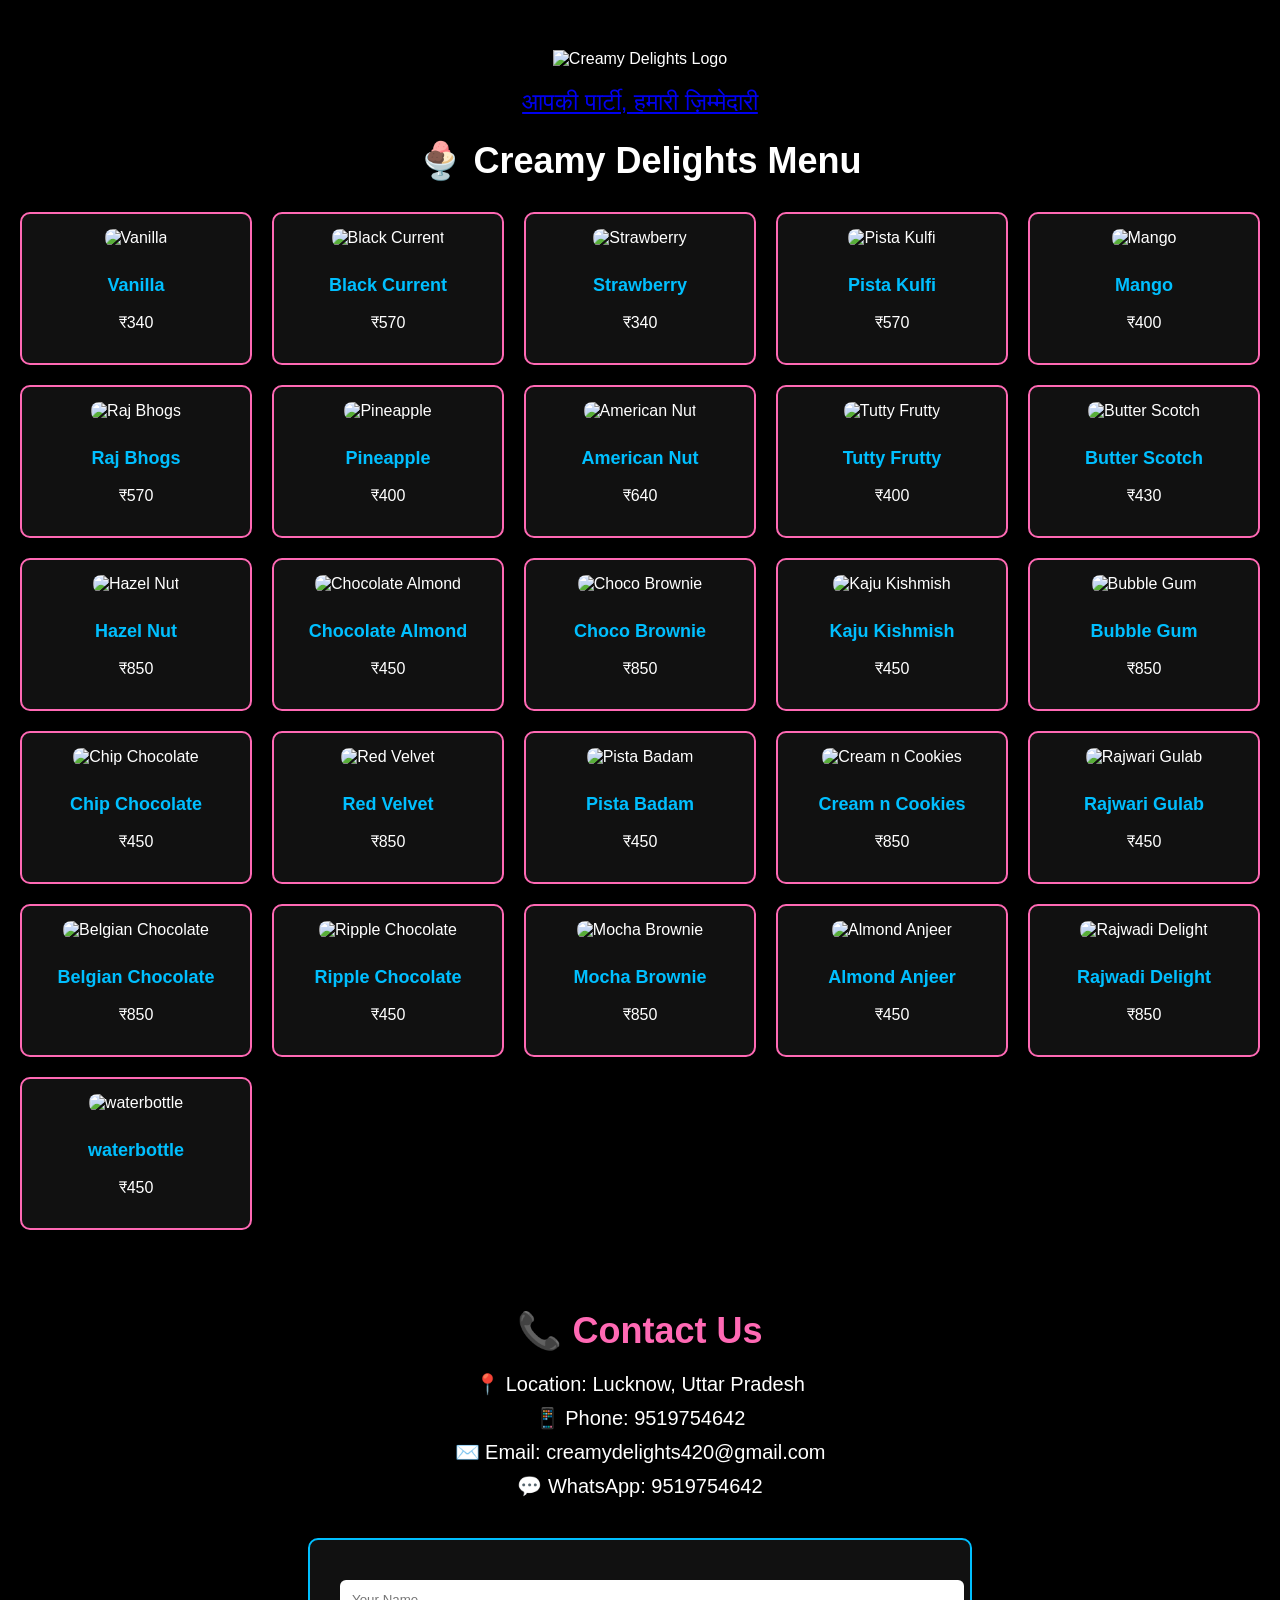
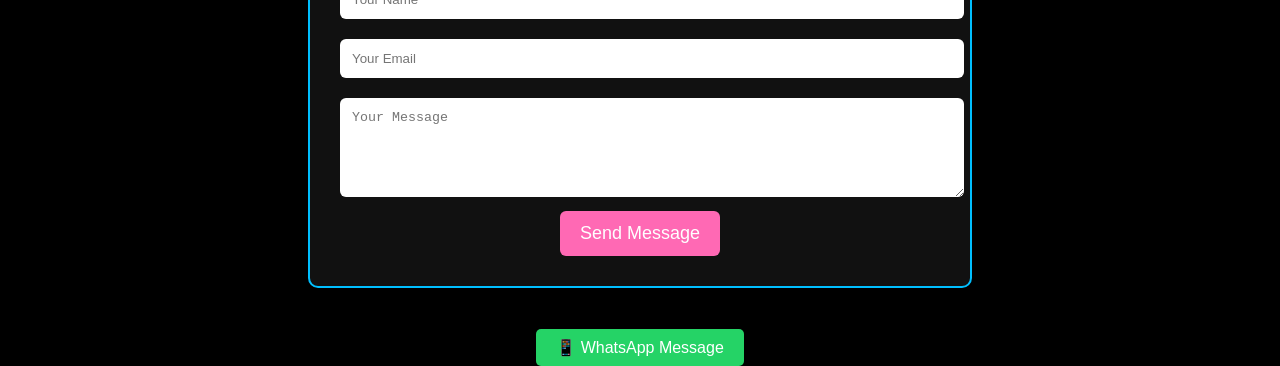
==== index.html @ a5c24009 "first commit" ====
<!DOCTYPE html>
<html lang="hi">
<head>
  <meta charset="UTF-8">
  <title>Creamy Delights</title>
  <style>
    body {
      background-color: #000;
      color: white;
      font-family: 'Segoe UI', sans-serif;
      text-align: center;
      margin: 0;
      padding: 0;
    }
    .logo-container {
      margin-top: 50px;
    }
    .logo-image {
      width: 300px;
      height: auto;
    }
    .tagline {
      margin-top: 20px;
      font-size: 24px;
      font-weight: 500;
      color: white;
    }
  </style>
</head>
<body>
  <div class="logo-container">
    <img src="C:\Users\ak588\OneDrive\Pictures\l.png" alt="Creamy Delights Logo" class="logo-image">
    <div class="tagline"><a href="home.html">आपकी पार्टी, हमारी ज़िम्मेदारी</a></div>
  </div>
</body>
</html>
<!DOCTYPE html>
<html lang="hi">
<head>
  <meta charset="UTF-8">
  <title>Creamy Delights Menu</title>
  <style>
    body {
      background-color: #000;
      color: white;
      font-family: 'Segoe UI', sans-serif;
      margin: 0;
      padding: 20px;
    }
    h1 {
      text-align: center;
      font-size: 36px;
      margin-bottom: 30px;
    }
    .menu-grid {
      display: grid;
      grid-template-columns: repeat(auto-fit, minmax(220px, 1fr));
      gap: 20px;
      padding: 0 20px;
    }
    .menu-item {
      background-color: #111;
      border: 2px solid #ff69b4;
      border-radius: 10px;
      padding: 15px;
      text-align: center;
    }
    .menu-item img {
      width: 100%;
      height: 160px;
      object-fit: cover;
      border-radius: 8px;
      margin-bottom: 10px;
    }
    .menu-item .name {
      color: #00bfff;
      font-weight: bold;
      font-size: 18px;
    }
    .menu-item .price {
      color: #fff;
      font-size: 16px;
    }
  </style>
</head>
<body>
  <h1>🍨 Creamy Delights Menu</h1>
  <div class="menu-grid">
    <div class="menu-item"><img src="C:\Users\ak588\Downloads\OIP.jpg" alt="Vanilla"><p class="name">Vanilla</p><p class="price">₹340</p></div>
    <div class="menu-item"><img src="C:\Users\ak588\Downloads\WhatsApp Image 2026-02-15 at 8.20.53 PM.jpeg" alt="Black Current"><p class="name">Black Current</p><p class="price">₹570</p></div>
    <div class="menu-item"><img src="C:\Users\ak588\Downloads\OIP (1).jpg" alt="Strawberry"><p class="name">Strawberry</p><p class="price">₹340</p></div>
    <div class="menu-item"><img src="C:\Users\ak588\Downloads\WhatsApp Image 2026-02-15 at 8.25.33 PM.jpeg" alt="Pista Kulfi"><p class="name">Pista Kulfi</p><p class="price">₹570</p></div>
    <div class="menu-item"><img src="C:\Users\ak588\Downloads\mango.jpeg" alt="Mango"><p class="name">Mango</p><p class="price">₹400</p></div>
    <div class="menu-item"><img src="C:\Users\ak588\Downloads\WhatsApp Image 2026-02-15 at 9.10.25 PM.jpeg" alt="Raj Bhogs"><p class="name">Raj Bhogs</p><p class="price">₹570</p></div>
    <div class="menu-item"><img src="C:\Users\ak588\Downloads\WhatsApp Image 2026-02-15 at 10.55.34 PM.jpeg" alt="Pineapple"><p class="name">Pineapple</p><p class="price">₹400</p></div>
    <div class="menu-item"><img src="C:\Users\ak588\Downloads\WhatsApp Image 2026-02-15 at 10.55.35 PM (1).jpeg" alt="American Nut"><p class="name">American Nut</p><p class="price">₹640</p></div>
    <div class="menu-item"><img src="C:\Users\ak588\Downloads\WhatsApp Image 2026-02-15 at 10.18.40 PM.jpeg" alt="Tutty Frutty"><p class="name">Tutty Frutty</p><p class="price">₹400</p></div>
    <div class="menu-item"><img src="C:\Users\ak588\Downloads\WhatsApp Image 2026-02-15 at 10.55.35 PM.jpeg" alt="Butter Scotch"><p class="name">Butter Scotch</p><p class="price">₹430</p></div>
    <div class="menu-item"><img src="C:\Users\ak588\Downloads\WhatsApp Image 2026-02-15 at 10.55.36 PM (2).jpeg" alt="Hazel Nut"><p class="name">Hazel Nut</p><p class="price">₹850</p></div>
    <div class="menu-item"><img src="C:\Users\ak588\Downloads\WhatsApp Image 2026-02-15 at 10.55.36 PM (1).jpeg" alt="Chocolate Almond"><p class="name">Chocolate Almond</p><p class="price">₹450</p></div>
    <div class="menu-item"><img src="C:\Users\ak588\Downloads\WhatsApp Image 2026-02-15 at 10.55.36 PM.jpeg" alt="Choco Brownie"><p class="name">Choco Brownie</p><p class="price">₹850</p></div>
    <div class="menu-item"><img src="C:\Users\ak588\Downloads\OIP (4).jpg" alt="Kaju Kishmish"><p class="name">Kaju Kishmish</p><p class="price">₹450</p></div>
    <div class="menu-item"><img src="C:\Users\ak588\Downloads\WhatsApp Image 2026-02-15 at 10.57.07 PM.jpeg" alt="Bubble Gum"><p class="name">Bubble Gum</p><p class="price">₹850</p></div>
    <div class="menu-item"><img src="C:\Users\ak588\Downloads\WhatsApp Image 2026-02-15 at 10.58.41 PM.jpeg" alt="Chip Chocolate"><p class="name">Chip Chocolate</p><p class="price">₹450</p></div>
    <div class="menu-item"><img src="C:\Users\ak588\Downloads\OIP (5).jpg" alt="Red Velvet"><p class="name">Red Velvet</p><p class="price">₹850</p></div>
    <div class="menu-item"><img src="C:\Users\ak588\Downloads\WhatsApp Image 2026-02-15 at 10.55.37 PM.jpeg" alt="Pista Badam"><p class="name">Pista Badam</p><p class="price">₹450</p></div>
    <div class="menu-item"><img src="C:\Users\ak588\Downloads\1.jpg" alt="Cream n Cookies"><p class="name">Cream n Cookies</p><p class="price">₹850</p></div>
    <div class="menu-item"><img src="C:\Users\ak588\Downloads\OIP (5).jpg" alt="Rajwari Gulab"><p class="name">Rajwari Gulab</p><p class="price">₹450</p></div>
    <div class="menu-item"><img src="C:\Users\ak588\Downloads\belgian-chocolate-dry-fruit-ice-cream-chips-66319816.webp" alt="Belgian Chocolate"><p class="name">Belgian Chocolate</p><p class="price">₹850</p></div>
    <div class="menu-item"><img src="C:\Users\ak588\Downloads\OIP (6).jpg" alt="Ripple Chocolate"><p class="name">Ripple Chocolate</p><p class="price">₹450</p></div>
    <div class="menu-item"><img src="C:\Users\ak588\Downloads\OIP (2).jpg" alt="Mocha Brownie"><p class="name">Mocha Brownie</p><p class="price">₹850</p></div>
    <div class="menu-item"><img src="C:\Users\ak588\Downloads\anjeer-flavoured-cup-ice-cream-500x500.webp" alt="Almond Anjeer"><p class="name">Almond Anjeer</p><p class="price">₹450</p></div>
    <div class="menu-item"><img src="C:\Users\ak588\Downloads\OIP (10).jpg" alt="Rajwadi Delight"><p class="name">Rajwadi Delight</p><p class="price">₹850</p></div>
    
    <div class="menu-item"><img src="C:\Users\ak588\Downloads\OIP (11).jpg" alt="waterbottle"><p class="name">waterbottle</p><p class="price">₹450</p></div>
   

  </div>
</body>
</html>

<!DOCTYPE html>
<html lang="hi">
<head>
  <meta charset="UTF-8">
  <title>Contact - Creamy Delights</title>
  <style>
    body {
      background-color: #000;
      color: white;
      font-family: 'Segoe UI', sans-serif;
      margin: 0;
      padding: 0;
    }
    .contact-section {
      padding: 50px 20px;
      text-align: center;
    }
    .contact-section h1 {
      font-size: 36px;
      margin-bottom: 20px;
      color: #ff69b4;
    }
    .contact-info {
      margin-bottom: 40px;
      font-size: 20px;
    }
    .contact-info p {
      margin: 10px 0;
    }
    .contact-form {
      max-width: 600px;
      margin: 0 auto;
      background-color: #111;
      padding: 30px;
      border-radius: 10px;
      border: 2px solid #00bfff;
    }
    .contact-form input, .contact-form textarea {
      width: 100%;
      padding: 12px;
      margin: 10px 0;
      border: none;
      border-radius: 6px;
    }
    .contact-form button {
      background-color: #ff69b4;
      color: white;
      padding: 12px 20px;
      border: none;
      border-radius: 6px;
      font-size: 18px;
      cursor: pointer;
    }
    .contact-form button:hover {
      background-color: #00bfff;
    }
  </style>
</head>
<body>
  <section class="contact-section">
    <h1>📞 Contact Us</h1>
    <div class="contact-info">
      <p>📍 Location: Lucknow, Uttar Pradesh</p>
      <p>📱 Phone: 9519754642</p>
      <p>✉️ Email: creamydelights420@gmail.com</p>
      <p>💬 WhatsApp: 9519754642
      </p>
    </div>
    <div class="contact-form">
      <form>
        <input type="text" name="name" placeholder="Your Name" required>
        <input type="email" name="email" placeholder="Your Email" required>
        <textarea name="message" rows="5" placeholder="Your Message" required></textarea>
        <button type="submit">Send Message</button>
      </form>
    </div>
  </section>
</body>
</html>
<a href="https://wa.me/9519754642" target="_blank" style="background-color:#25D366; color:white; padding:10px 20px; text-decoration:none; border-radius:5px;">
   📱 WhatsApp Message
</a>
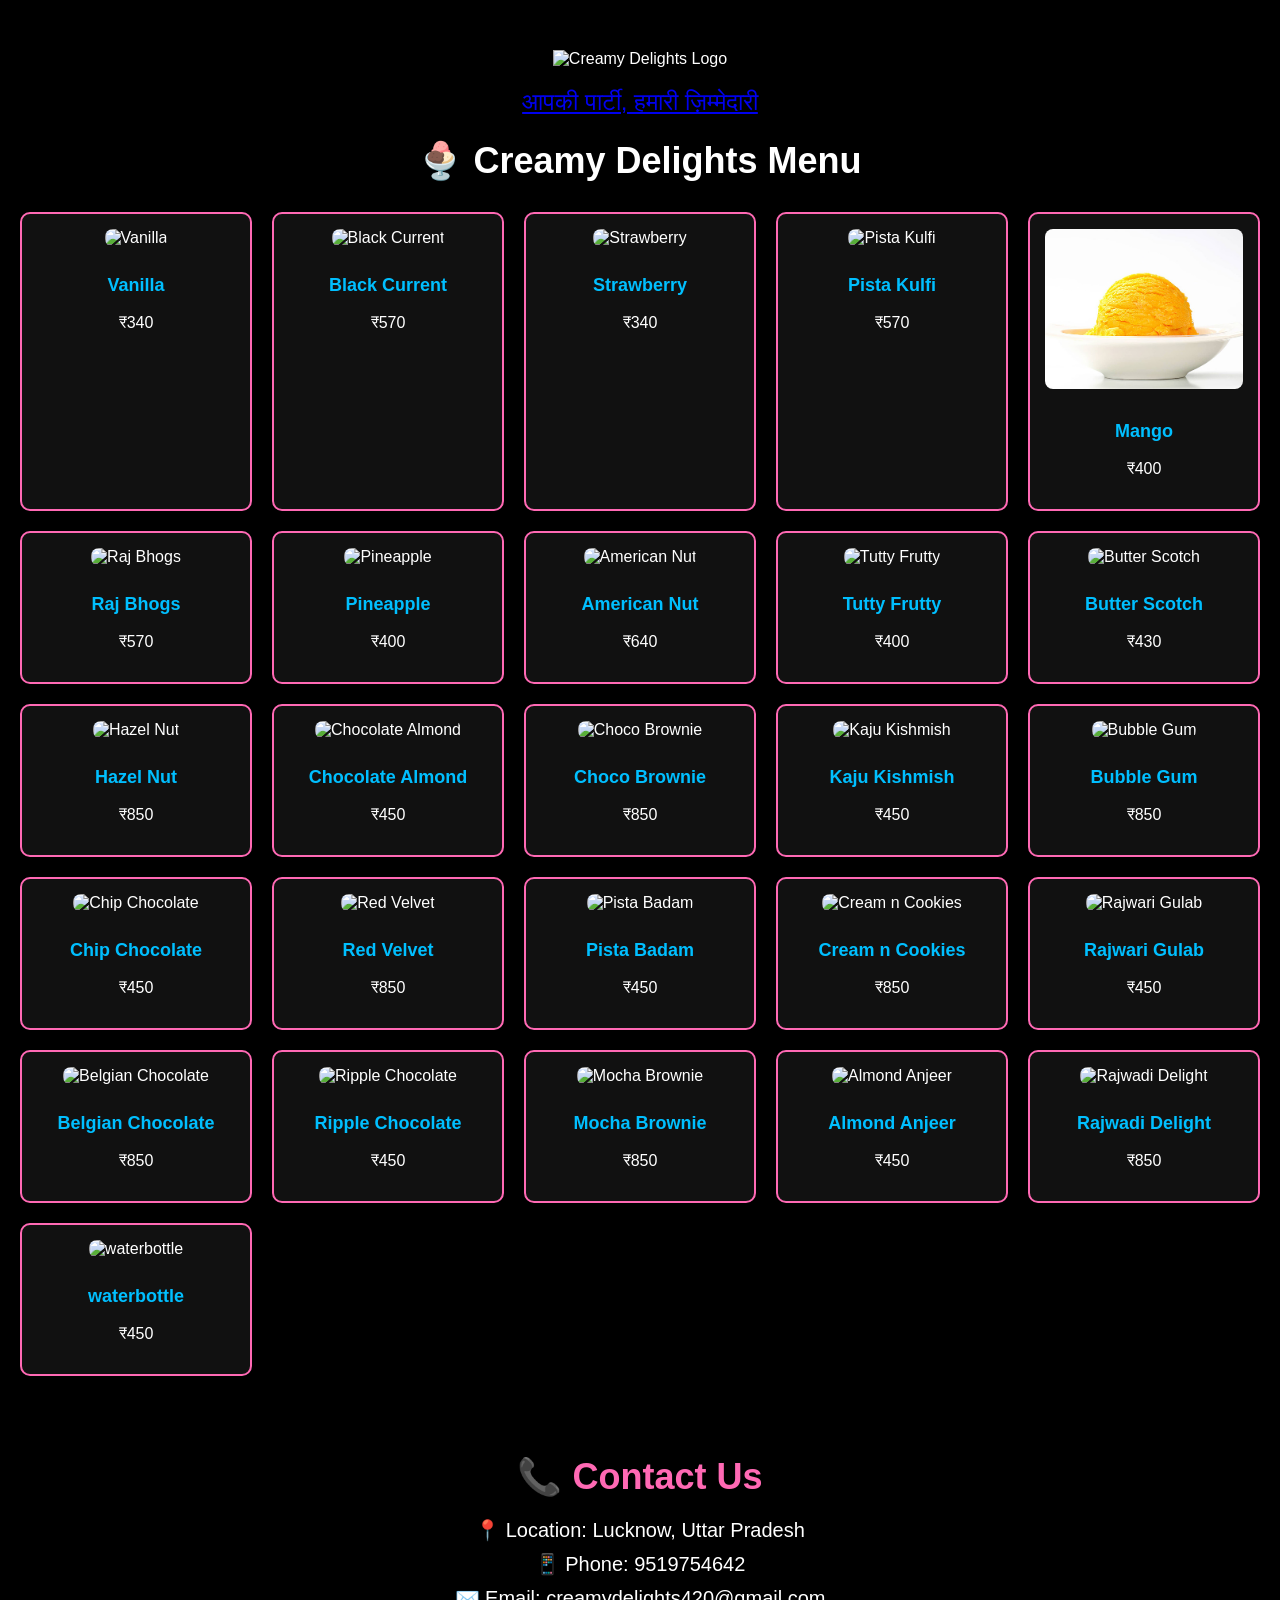
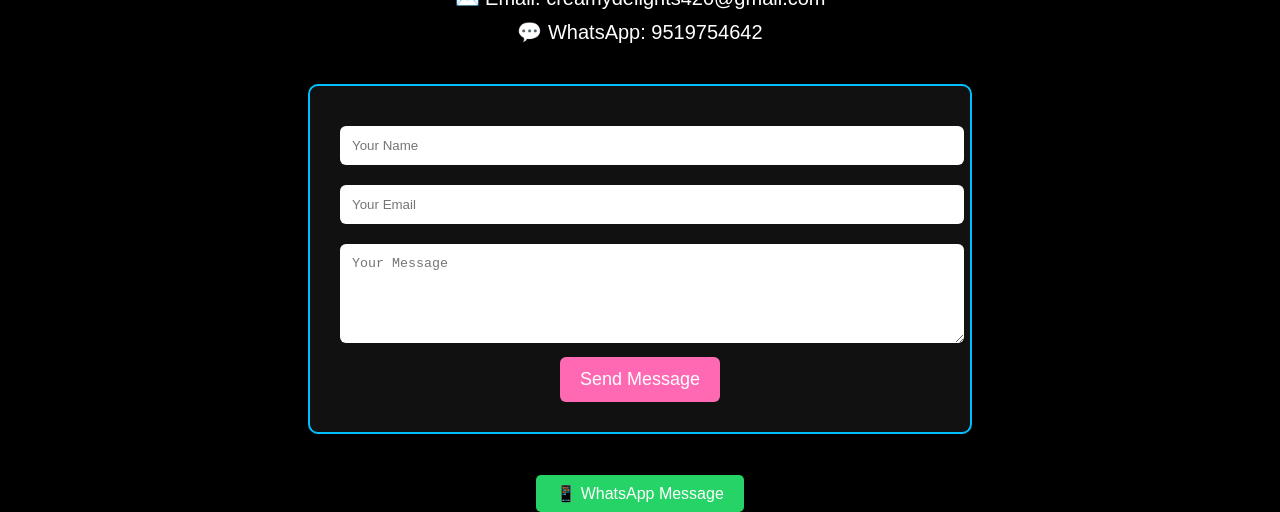
==== commit 38621f95: "images-added" ====
--- a/index.html
+++ b/index.html
@@ -86,33 +86,33 @@
 <body>
   <h1>🍨 Creamy Delights Menu</h1>
   <div class="menu-grid">
-    <div class="menu-item"><img src="C:\Users\ak588\Downloads\OIP.jpg" alt="Vanilla"><p class="name">Vanilla</p><p class="price">₹340</p></div>
-    <div class="menu-item"><img src="C:\Users\ak588\Downloads\WhatsApp Image 2026-02-15 at 8.20.53 PM.jpeg" alt="Black Current"><p class="name">Black Current</p><p class="price">₹570</p></div>
-    <div class="menu-item"><img src="C:\Users\ak588\Downloads\OIP (1).jpg" alt="Strawberry"><p class="name">Strawberry</p><p class="price">₹340</p></div>
-    <div class="menu-item"><img src="C:\Users\ak588\Downloads\WhatsApp Image 2026-02-15 at 8.25.33 PM.jpeg" alt="Pista Kulfi"><p class="name">Pista Kulfi</p><p class="price">₹570</p></div>
-    <div class="menu-item"><img src="C:\Users\ak588\Downloads\mango.jpeg" alt="Mango"><p class="name">Mango</p><p class="price">₹400</p></div>
-    <div class="menu-item"><img src="C:\Users\ak588\Downloads\WhatsApp Image 2026-02-15 at 9.10.25 PM.jpeg" alt="Raj Bhogs"><p class="name">Raj Bhogs</p><p class="price">₹570</p></div>
-    <div class="menu-item"><img src="C:\Users\ak588\Downloads\WhatsApp Image 2026-02-15 at 10.55.34 PM.jpeg" alt="Pineapple"><p class="name">Pineapple</p><p class="price">₹400</p></div>
-    <div class="menu-item"><img src="C:\Users\ak588\Downloads\WhatsApp Image 2026-02-15 at 10.55.35 PM (1).jpeg" alt="American Nut"><p class="name">American Nut</p><p class="price">₹640</p></div>
-    <div class="menu-item"><img src="C:\Users\ak588\Downloads\WhatsApp Image 2026-02-15 at 10.18.40 PM.jpeg" alt="Tutty Frutty"><p class="name">Tutty Frutty</p><p class="price">₹400</p></div>
-    <div class="menu-item"><img src="C:\Users\ak588\Downloads\WhatsApp Image 2026-02-15 at 10.55.35 PM.jpeg" alt="Butter Scotch"><p class="name">Butter Scotch</p><p class="price">₹430</p></div>
-    <div class="menu-item"><img src="C:\Users\ak588\Downloads\WhatsApp Image 2026-02-15 at 10.55.36 PM (2).jpeg" alt="Hazel Nut"><p class="name">Hazel Nut</p><p class="price">₹850</p></div>
-    <div class="menu-item"><img src="C:\Users\ak588\Downloads\WhatsApp Image 2026-02-15 at 10.55.36 PM (1).jpeg" alt="Chocolate Almond"><p class="name">Chocolate Almond</p><p class="price">₹450</p></div>
-    <div class="menu-item"><img src="C:\Users\ak588\Downloads\WhatsApp Image 2026-02-15 at 10.55.36 PM.jpeg" alt="Choco Brownie"><p class="name">Choco Brownie</p><p class="price">₹850</p></div>
-    <div class="menu-item"><img src="C:\Users\ak588\Downloads\OIP (4).jpg" alt="Kaju Kishmish"><p class="name">Kaju Kishmish</p><p class="price">₹450</p></div>
-    <div class="menu-item"><img src="C:\Users\ak588\Downloads\WhatsApp Image 2026-02-15 at 10.57.07 PM.jpeg" alt="Bubble Gum"><p class="name">Bubble Gum</p><p class="price">₹850</p></div>
-    <div class="menu-item"><img src="C:\Users\ak588\Downloads\WhatsApp Image 2026-02-15 at 10.58.41 PM.jpeg" alt="Chip Chocolate"><p class="name">Chip Chocolate</p><p class="price">₹450</p></div>
-    <div class="menu-item"><img src="C:\Users\ak588\Downloads\OIP (5).jpg" alt="Red Velvet"><p class="name">Red Velvet</p><p class="price">₹850</p></div>
-    <div class="menu-item"><img src="C:\Users\ak588\Downloads\WhatsApp Image 2026-02-15 at 10.55.37 PM.jpeg" alt="Pista Badam"><p class="name">Pista Badam</p><p class="price">₹450</p></div>
-    <div class="menu-item"><img src="C:\Users\ak588\Downloads\1.jpg" alt="Cream n Cookies"><p class="name">Cream n Cookies</p><p class="price">₹850</p></div>
-    <div class="menu-item"><img src="C:\Users\ak588\Downloads\OIP (5).jpg" alt="Rajwari Gulab"><p class="name">Rajwari Gulab</p><p class="price">₹450</p></div>
-    <div class="menu-item"><img src="C:\Users\ak588\Downloads\belgian-chocolate-dry-fruit-ice-cream-chips-66319816.webp" alt="Belgian Chocolate"><p class="name">Belgian Chocolate</p><p class="price">₹850</p></div>
-    <div class="menu-item"><img src="C:\Users\ak588\Downloads\OIP (6).jpg" alt="Ripple Chocolate"><p class="name">Ripple Chocolate</p><p class="price">₹450</p></div>
-    <div class="menu-item"><img src="C:\Users\ak588\Downloads\OIP (2).jpg" alt="Mocha Brownie"><p class="name">Mocha Brownie</p><p class="price">₹850</p></div>
-    <div class="menu-item"><img src="C:\Users\ak588\Downloads\anjeer-flavoured-cup-ice-cream-500x500.webp" alt="Almond Anjeer"><p class="name">Almond Anjeer</p><p class="price">₹450</p></div>
-    <div class="menu-item"><img src="C:\Users\ak588\Downloads\OIP (10).jpg" alt="Rajwadi Delight"><p class="name">Rajwadi Delight</p><p class="price">₹850</p></div>
+    <div class="menu-item"><img src="images\OIP.jpg" alt="Vanilla"><p class="name">Vanilla</p><p class="price">₹340</p></div>
+    <div class="menu-item"><img src="images\WhatsApp Image 2026-02-15 at 8.20.53 PM.jpeg" alt="Black Current"><p class="name">Black Current</p><p class="price">₹570</p></div>
+    <div class="menu-item"><img src="images\OIP (1).jpg" alt="Strawberry"><p class="name">Strawberry</p><p class="price">₹340</p></div>
+    <div class="menu-item"><img src="images\WhatsApp Image 2026-02-15 at 8.25.33 PM.jpeg" alt="Pista Kulfi"><p class="name">Pista Kulfi</p><p class="price">₹570</p></div>
+    <div class="menu-item"><img src="images\mango.jpeg" alt="Mango"><p class="name">Mango</p><p class="price">₹400</p></div>
+    <div class="menu-item"><img src="images\WhatsApp Image 2026-02-15 at 9.10.25 PM.jpeg" alt="Raj Bhogs"><p class="name">Raj Bhogs</p><p class="price">₹570</p></div>
+    <div class="menu-item"><img src="images\WhatsApp Image 2026-02-15 at 10.55.34 PM.jpeg" alt="Pineapple"><p class="name">Pineapple</p><p class="price">₹400</p></div>
+    <div class="menu-item"><img src="images\WhatsApp Image 2026-02-15 at 10.55.35 PM (1).jpeg" alt="American Nut"><p class="name">American Nut</p><p class="price">₹640</p></div>
+    <div class="menu-item"><img src="images\WhatsApp Image 2026-02-15 at 10.18.40 PM.jpeg" alt="Tutty Frutty"><p class="name">Tutty Frutty</p><p class="price">₹400</p></div>
+    <div class="menu-item"><img src="images\WhatsApp Image 2026-02-15 at 10.55.35 PM.jpeg" alt="Butter Scotch"><p class="name">Butter Scotch</p><p class="price">₹430</p></div>
+    <div class="menu-item"><img src="images\WhatsApp Image 2026-02-15 at 10.55.36 PM (2).jpeg" alt="Hazel Nut"><p class="name">Hazel Nut</p><p class="price">₹850</p></div>
+    <div class="menu-item"><img src="images\WhatsApp Image 2026-02-15 at 10.55.36 PM (1).jpeg" alt="Chocolate Almond"><p class="name">Chocolate Almond</p><p class="price">₹450</p></div>
+    <div class="menu-item"><img src="images\WhatsApp Image 2026-02-15 at 10.55.36 PM.jpeg" alt="Choco Brownie"><p class="name">Choco Brownie</p><p class="price">₹850</p></div>
+    <div class="menu-item"><img src="images\OIP (4).jpg" alt="Kaju Kishmish"><p class="name">Kaju Kishmish</p><p class="price">₹450</p></div>
+    <div class="menu-item"><img src="images\WhatsApp Image 2026-02-15 at 10.57.07 PM.jpeg" alt="Bubble Gum"><p class="name">Bubble Gum</p><p class="price">₹850</p></div>
+    <div class="menu-item"><img src="images\WhatsApp Image 2026-02-15 at 10.58.41 PM.jpeg" alt="Chip Chocolate"><p class="name">Chip Chocolate</p><p class="price">₹450</p></div>
+    <div class="menu-item"><img src="images\OIP (5).jpg" alt="Red Velvet"><p class="name">Red Velvet</p><p class="price">₹850</p></div>
+    <div class="menu-item"><img src="images\WhatsApp Image 2026-02-15 at 10.55.37 PM.jpeg" alt="Pista Badam"><p class="name">Pista Badam</p><p class="price">₹450</p></div>
+    <div class="menu-item"><img src="images\1.jpg" alt="Cream n Cookies"><p class="name">Cream n Cookies</p><p class="price">₹850</p></div>
+    <div class="menu-item"><img src="images\OIP (5).jpg" alt="Rajwari Gulab"><p class="name">Rajwari Gulab</p><p class="price">₹450</p></div>
+    <div class="menu-item"><img src="images\belgian-chocolate-dry-fruit-ice-cream-chips-66319816.webp" alt="Belgian Chocolate"><p class="name">Belgian Chocolate</p><p class="price">₹850</p></div>
+    <div class="menu-item"><img src="images\OIP (6).jpg" alt="Ripple Chocolate"><p class="name">Ripple Chocolate</p><p class="price">₹450</p></div>
+    <div class="menu-item"><img src="images\OIP (2).jpg" alt="Mocha Brownie"><p class="name">Mocha Brownie</p><p class="price">₹850</p></div>
+    <div class="menu-item"><img src="images\anjeer-flavoured-cup-ice-cream-500x500.webp" alt="Almond Anjeer"><p class="name">Almond Anjeer</p><p class="price">₹450</p></div>
+    <div class="menu-item"><img src="images\OIP (10).jpg" alt="Rajwadi Delight"><p class="name">Rajwadi Delight</p><p class="price">₹850</p></div>
     
-    <div class="menu-item"><img src="C:\Users\ak588\Downloads\OIP (11).jpg" alt="waterbottle"><p class="name">waterbottle</p><p class="price">₹450</p></div>
+    <div class="menu-item"><img src="images\OIP (11).jpg" alt="waterbottle"><p class="name">waterbottle</p><p class="price">₹450</p></div>
    
 
   </div>
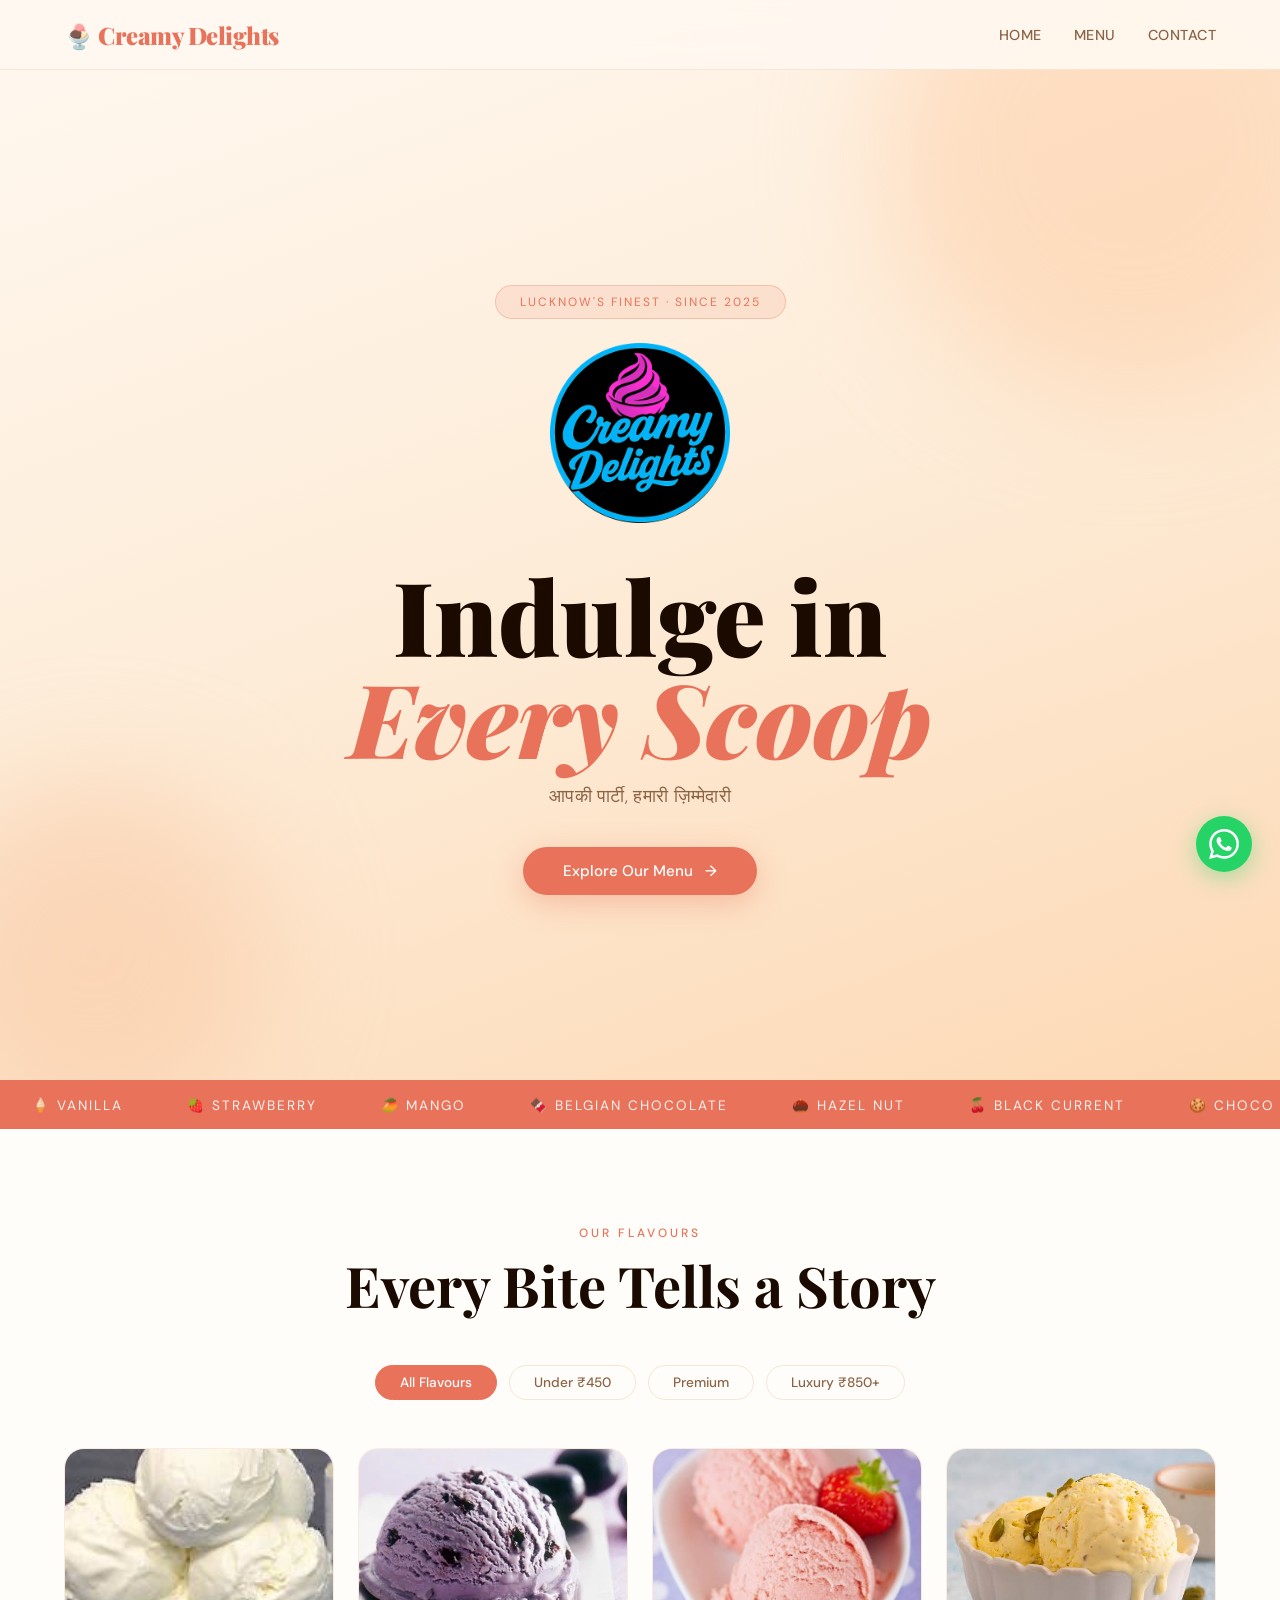
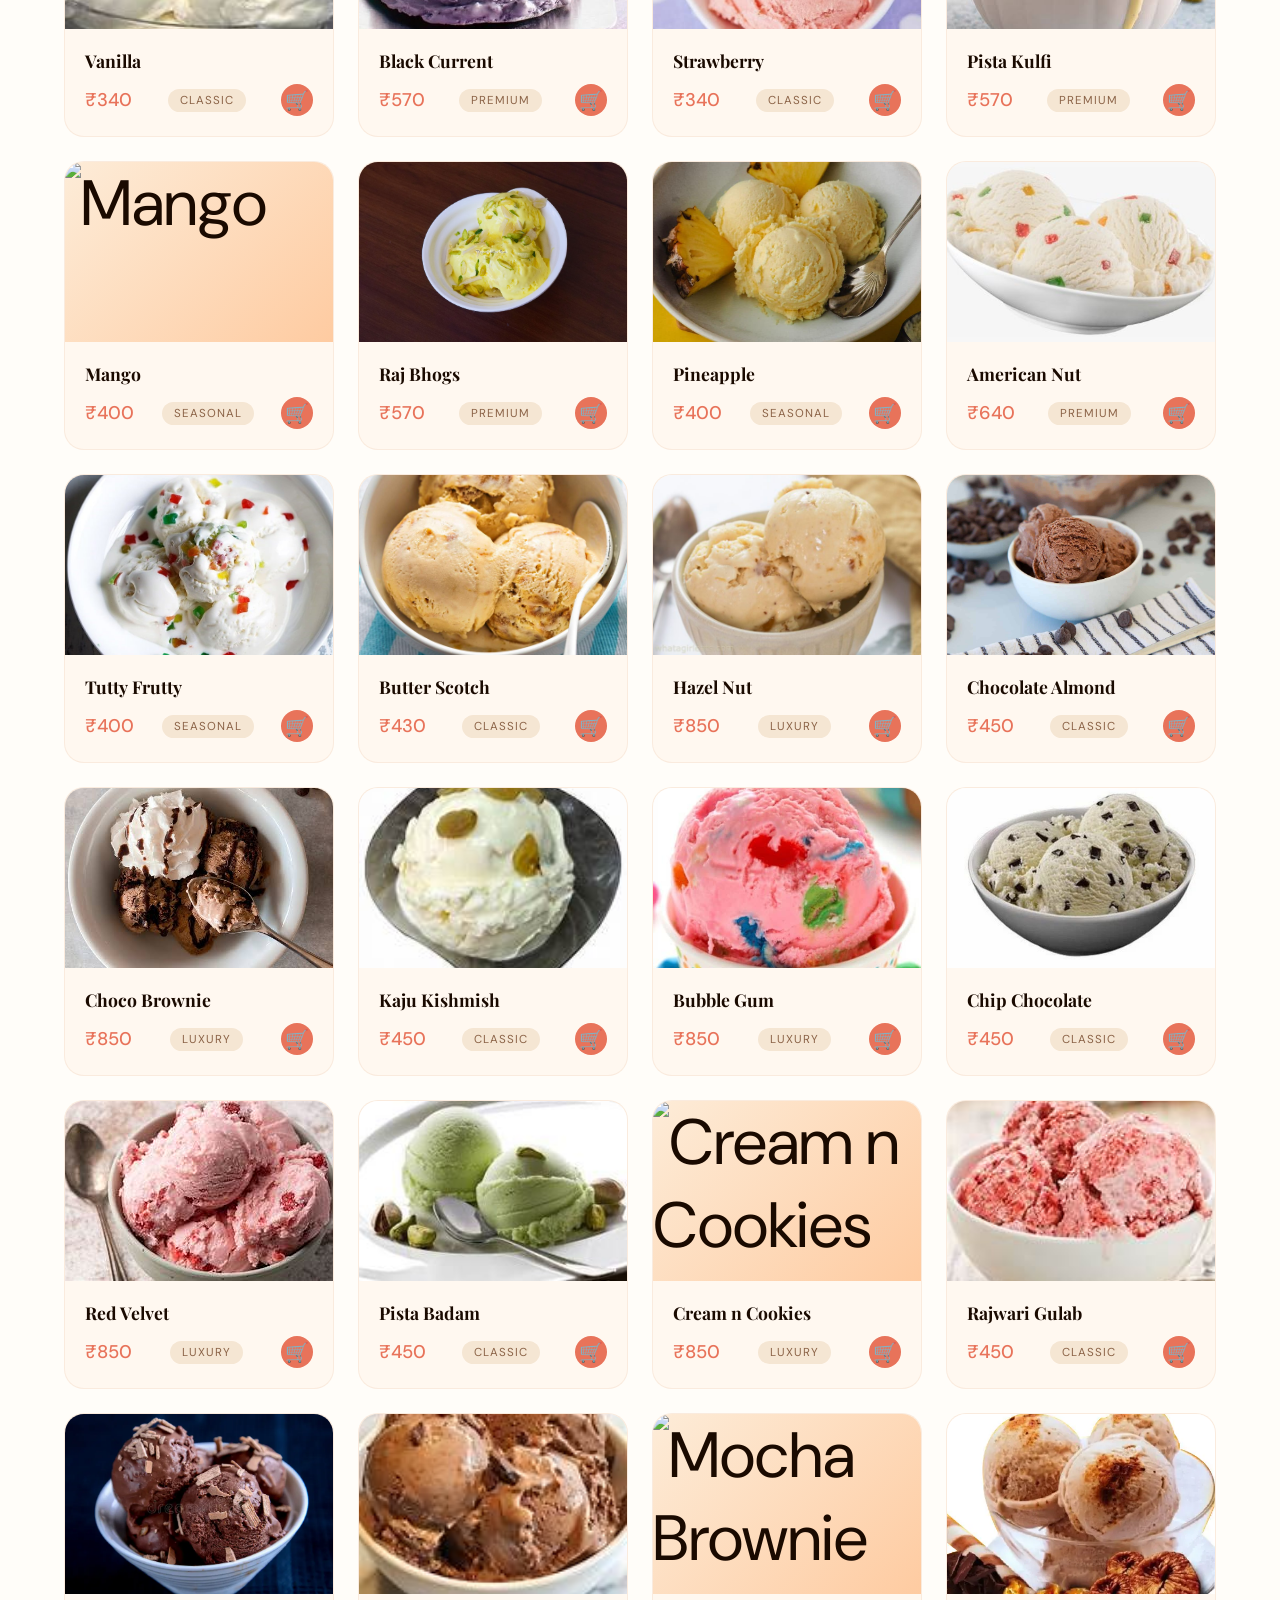
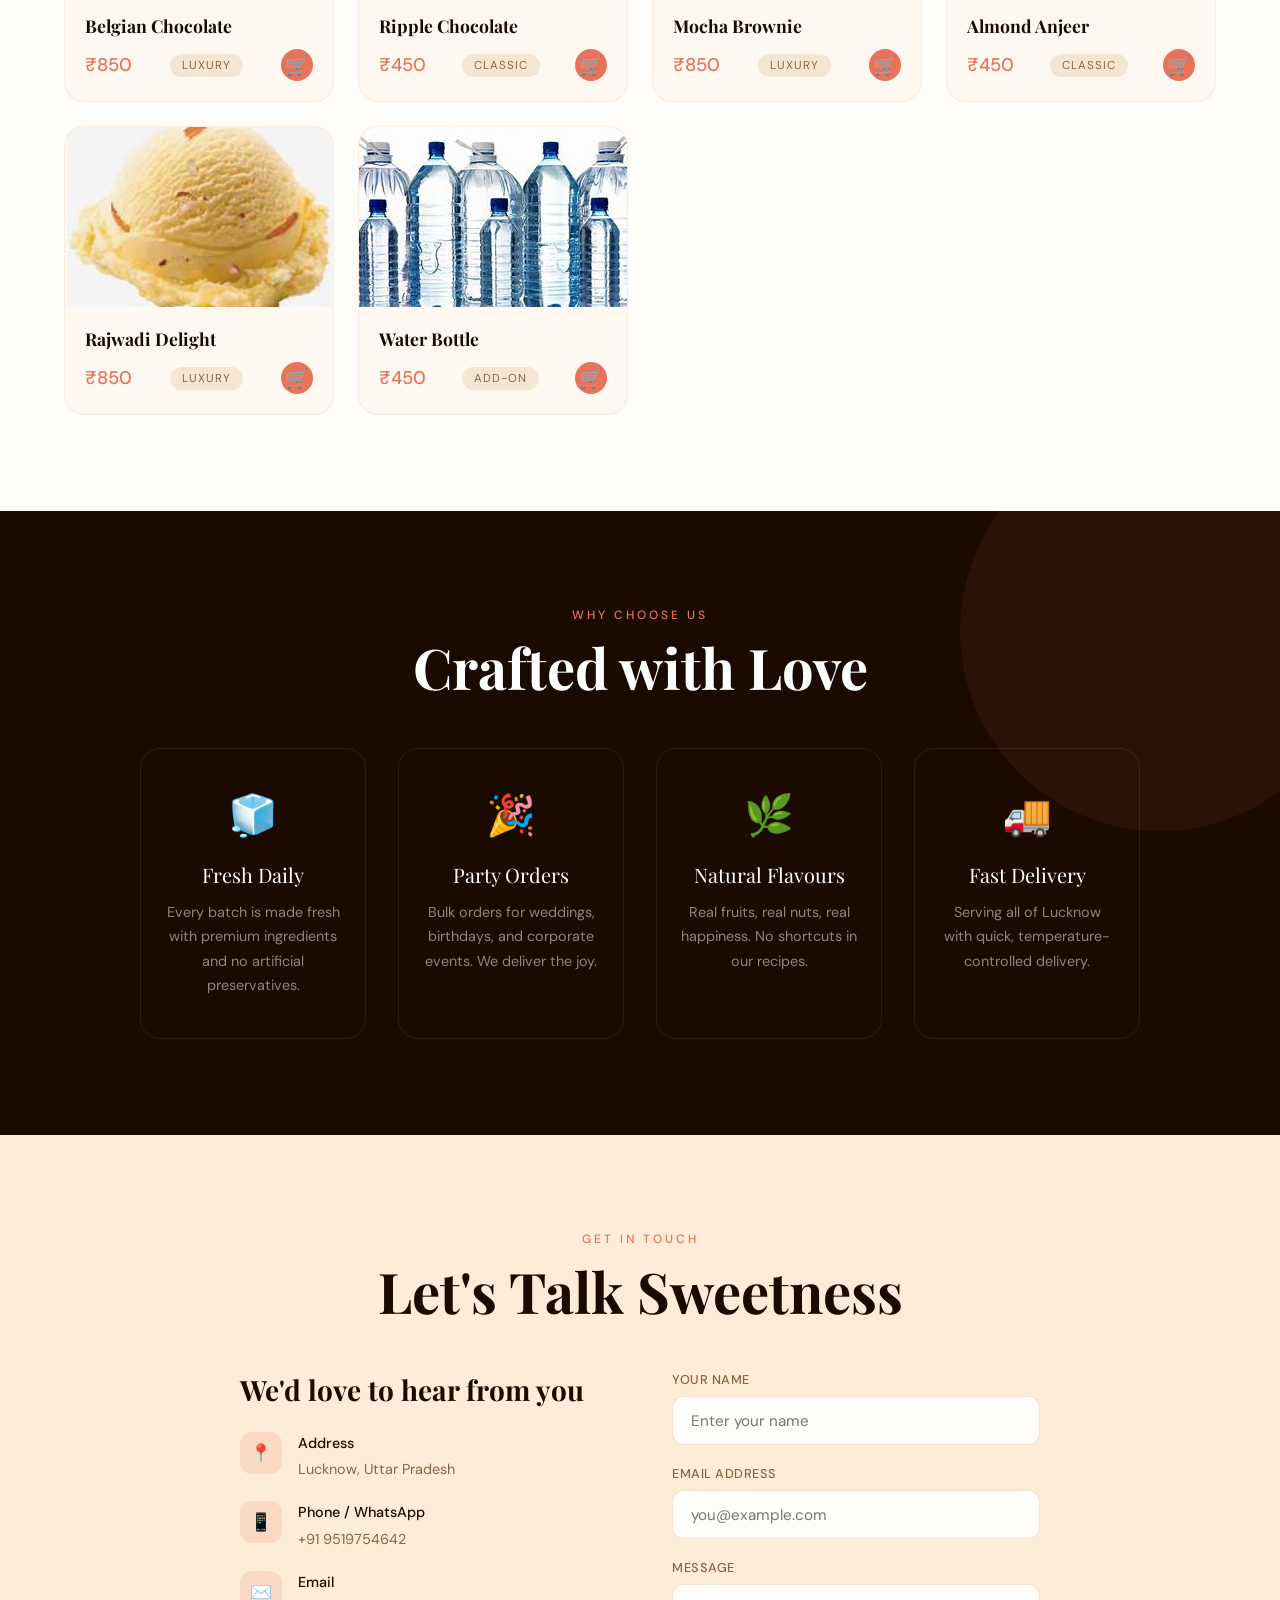
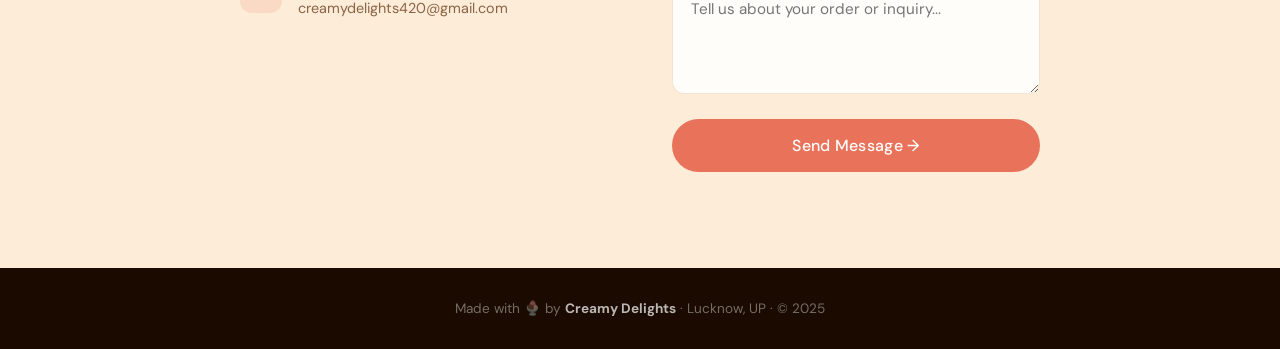
==== commit e388525c: "full-ui-change" ====
--- a/index.html
+++ b/index.html
@@ -1,203 +1,979 @@
 <!DOCTYPE html>
 <html lang="hi">
+
 <head>
   <meta charset="UTF-8">
+  <meta name="viewport" content="width=device-width, initial-scale=1.0">
   <title>Creamy Delights</title>
+  <link
+    href="https://fonts.googleapis.com/css2?family=Playfair+Display:wght@400;700;900&family=DM+Sans:wght@300;400;500&display=swap"
+    rel="stylesheet">
   <style>
-    body {
-      background-color: #000;
-      color: white;
-      font-family: 'Segoe UI', sans-serif;
-      text-align: center;
+    * {
       margin: 0;
       padding: 0;
-    }
-    .logo-container {
-      margin-top: 50px;
-    }
-    .logo-image {
-      width: 300px;
-      height: auto;
-    }
-    .tagline {
-      margin-top: 20px;
+      box-sizing: border-box
+    }
+
+    :root {
+      --cream: #FFF8F0;
+      --blush: #FDECD8;
+      --rose: #E8735A;
+      --deep: #1A0A00;
+      --gold: #C97B3F;
+      --soft: #F5E6D3;
+      --muted: #8B6347;
+      --white: #FFFDF9;
+    }
+
+    html {
+      scroll-behavior: smooth
+    }
+
+    body {
+      font-family: 'DM Sans', sans-serif;
+      background: var(--cream);
+      color: var(--deep);
+      overflow-x: hidden
+    }
+
+    /* NAV */
+    nav {
+      position: fixed;
+      top: 0;
+      left: 0;
+      right: 0;
+      z-index: 100;
+      padding: 0 5%;
+      background: rgba(255, 248, 240, 0.92);
+      backdrop-filter: blur(12px);
+      border-bottom: 1px solid rgba(201, 123, 63, 0.15);
+      display: flex;
+      align-items: center;
+      justify-content: space-between;
+      height: 70px;
+      transition: .3s
+    }
+
+    .nav-logo {
+      font-family: 'Playfair Display', serif;
+      font-size: 1.5rem;
+      font-weight: 900;
+      color: var(--rose);
+      letter-spacing: -0.5px
+    }
+
+    .nav-logo span {
+      color: var(--gold)
+    }
+
+    .nav-links {
+      display: flex;
+      gap: 2rem;
+      list-style: none
+    }
+
+    .nav-links a {
+      text-decoration: none;
+      color: var(--muted);
+      font-size: .9rem;
+      font-weight: 500;
+      letter-spacing: .5px;
+      text-transform: uppercase;
+      transition: .2s;
+      position: relative
+    }
+
+    .nav-links a::after {
+      content: '';
+      position: absolute;
+      bottom: -4px;
+      left: 0;
+      width: 0;
+      height: 2px;
+      background: var(--rose);
+      transition: .3s
+    }
+
+    .nav-links a:hover::after {
+      width: 100%
+    }
+
+    .nav-links a:hover {
+      color: var(--rose)
+    }
+
+    .burger {
+      display: none;
+      flex-direction: column;
+      gap: 5px;
+      cursor: pointer;
+      padding: 4px
+    }
+
+    .burger .menu-toggle {
       font-size: 24px;
+    }
+
+    /* HERO */
+    .hero {
+      min-height: 120vh;
+      display: flex;
+      align-items: center;
+      justify-content: center;
+      position: relative;
+      overflow: hidden;
+      background: linear-gradient(160deg, var(--cream) 0%, var(--blush) 50%, #FDD9B5 100%)
+    }
+
+    .logo-img {
+      height: 180px;
+      width: 180px;
+    }
+
+    .hero-blob {
+      position: absolute;
+      border-radius: 50%;
+      filter: blur(60px);
+      opacity: .5;
+      pointer-events: none
+    }
+
+    .blob1 {
+      width: 500px;
+      height: 500px;
+      background: #FECBA1;
+      top: -100px;
+      right: -100px
+    }
+
+    .blob2 {
+      width: 350px;
+      height: 350px;
+      background: #F9C5A0;
+      bottom: -50px;
+      left: -80px
+    }
+
+    .hero-content {
+      text-align: center;
+      position: relative;
+      top: 50px;
+      z-index: 2;
+      padding: 2rem
+    }
+
+    .menu-img {
+      height: 180px;
+      width: 100%;
+      object-fit: cover;
+      object-position: center;
+    }
+
+    .hero-badge {
+      display: inline-block;
+      background: rgba(232, 115, 90, .12);
+      border: 1px solid rgba(232, 115, 90, .3);
+      color: var(--rose);
+      font-size: .75rem;
+      letter-spacing: 2px;
+      text-transform: uppercase;
+      padding: .5rem 1.5rem;
+      border-radius: 50px;
+      margin-bottom: 1.5rem
+    }
+
+    .hero h1 {
+      font-family: 'Playfair Display', serif;
+      font-size: clamp(3rem, 8vw, 6.5rem);
+      font-weight: 900;
+      line-height: 1;
+      color: var(--deep);
+      margin-bottom: 1rem
+    }
+
+    .hero h1 em {
+      color: var(--rose);
+      font-style: italic
+    }
+
+    .hero-tagline {
+      font-size: 1.1rem;
+      color: var(--muted);
+      margin-bottom: 2.5rem;
+      font-weight: 300;
+      letter-spacing: .3px
+    }
+
+    .hero-cta {
+      display: inline-flex;
+      align-items: center;
+      gap: .75rem;
+      background: var(--rose);
+      color: #fff;
+      padding: .9rem 2.5rem;
+      border-radius: 50px;
+      text-decoration: none;
       font-weight: 500;
-      color: white;
+      font-size: .95rem;
+      transition: .3s;
+      box-shadow: 0 8px 30px rgba(232, 115, 90, .35)
+    }
+
+    .hero-cta:hover {
+      transform: translateY(-2px);
+      box-shadow: 0 12px 40px rgba(232, 115, 90, .45)
+    }
+
+    .hero-cta .arrow {
+      transition: .3s
+    }
+
+    .hero-cta:hover .arrow {
+      transform: translateX(4px)
+    }
+
+    .hero-icon {
+      font-size: 5rem;
+      margin-bottom: 1rem;
+      display: block
+    }
+
+    /* SCROLL MARQUEE */
+    .marquee-wrap {
+      background: var(--rose);
+      padding: 14px 0;
+      overflow: hidden;
+      white-space: nowrap
+    }
+
+    .marquee-track {
+      display: inline-block;
+      animation: marquee 20s linear infinite
+    }
+
+    .marquee-track span {
+      color: #fff;
+      font-size: .85rem;
+      letter-spacing: 2px;
+      text-transform: uppercase;
+      margin: 0 2rem;
+      opacity: .9
+    }
+
+    @keyframes marquee {
+      0% {
+        transform: translateX(0)
+      }
+
+      100% {
+        transform: translateX(-50%)
+      }
+    }
+
+    /* SECTION HEADERS */
+    .section-header {
+      text-align: center;
+      margin-bottom: 3rem;
+      padding: 0 1rem
+    }
+
+    .section-label {
+      font-size: .75rem;
+      letter-spacing: 3px;
+      text-transform: uppercase;
+      color: var(--rose);
+      font-weight: 500;
+      margin-bottom: .75rem;
+      display: block
+    }
+
+    .section-title {
+      font-family: 'Playfair Display', serif;
+      font-size: clamp(2rem, 5vw, 3.5rem);
+      font-weight: 700;
+      color: var(--deep);
+      line-height: 1.15
+    }
+
+    /* MENU */
+    .menu-section {
+      padding: 6rem 5%;
+      background: var(--white)
+    }
+
+    .price-filter {
+      display: flex;
+      gap: .75rem;
+      justify-content: center;
+      flex-wrap: wrap;
+      margin-bottom: 3rem
+    }
+
+    .filter-btn {
+      padding: .5rem 1.5rem;
+      border-radius: 50px;
+      border: 1.5px solid var(--soft);
+      background: transparent;
+      cursor: pointer;
+      font-family: 'DM Sans', sans-serif;
+      font-size: .85rem;
+      color: var(--muted);
+      transition: .25s;
+      font-weight: 500
+    }
+
+    .filter-btn.active,
+    .filter-btn:hover {
+      background: var(--rose);
+      border-color: var(--rose);
+      color: #fff
+    }
+
+    .menu-grid {
+      display: grid;
+      grid-template-columns: repeat(auto-fill, minmax(240px, 1fr));
+      gap: 1.5rem
+    }
+
+    .menu-card {
+      background: var(--cream);
+      border-radius: 20px;
+      overflow: hidden;
+      transition: .35s;
+      border: 1px solid rgba(201, 123, 63, .1);
+      cursor: pointer;
+      position: relative
+    }
+
+    .menu-card:hover {
+      transform: translateY(-6px);
+      box-shadow: 0 20px 50px rgba(26, 10, 0, .1);
+      border-color: rgba(232, 115, 90, .3)
+    }
+
+    .card-img {
+      width: 100%;
+      height: 180px;
+      object-fit: cover;
+      display: block;
+      background: linear-gradient(135deg, var(--blush), #FECBA1)
+    }
+
+    .card-img-placeholder {
+      width: 100%;
+      height: 180px;
+      display: flex;
+      align-items: center;
+      justify-content: center;
+      font-size: 4rem;
+      background: linear-gradient(135deg, var(--blush), #FECBA1)
+    }
+
+    .card-body {
+      padding: 1.25rem
+    }
+
+    .card-name {
+      font-family: 'Playfair Display', serif;
+      font-size: 1.1rem;
+      font-weight: 700;
+      color: var(--deep);
+      margin-bottom: .35rem
+    }
+
+    .card-footer {
+      display: flex;
+      align-items: center;
+      justify-content: space-between;
+      margin-top: .75rem
+    }
+
+    .card-price {
+      font-size: 1.15rem;
+      font-weight: 500;
+      color: var(--rose)
+    }
+
+    .card-tag {
+      font-size: .72rem;
+      letter-spacing: 1px;
+      text-transform: uppercase;
+      color: var(--muted);
+      padding: .25rem .75rem;
+      background: var(--soft);
+      border-radius: 20px
+    }
+
+    .add-btn {
+      width: 32px;
+      height: 32px;
+      border-radius: 50%;
+      background: var(--rose);
+      border: none;
+      cursor: pointer;
+      display: flex;
+      align-items: center;
+      justify-content: center;
+      color: #fff;
+      font-size: 1.2rem;
+      transition: .2s;
+      flex-shrink: 0
+    }
+
+    .add-btn:hover {
+      background: var(--gold);
+      transform: scale(1.1)
+    }
+
+    /* WHY US */
+    .why-section {
+      padding: 6rem 5%;
+      background: var(--deep);
+      position: relative;
+      overflow: hidden
+    }
+
+    .why-section::before {
+      content: '';
+      position: absolute;
+      top: -80px;
+      right: -80px;
+      width: 400px;
+      height: 400px;
+      border-radius: 50%;
+      background: rgba(232, 115, 90, .08)
+    }
+
+    .why-grid {
+      display: grid;
+      grid-template-columns: repeat(auto-fit, minmax(220px, 1fr));
+      gap: 2rem;
+      max-width: 1000px;
+      margin: 0 auto
+    }
+
+    .why-card {
+      text-align: center;
+      padding: 2.5rem 1.5rem;
+      border: 1px solid rgba(255, 255, 255, .08);
+      border-radius: 20px;
+      transition: .3s
+    }
+
+    .why-card:hover {
+      background: rgba(255, 255, 255, .04);
+      border-color: rgba(232, 115, 90, .3)
+    }
+
+    .why-icon {
+      font-size: 2.5rem;
+      margin-bottom: 1.25rem;
+      display: block
+    }
+
+    .why-title {
+      font-family: 'Playfair Display', serif;
+      font-size: 1.25rem;
+      color: #fff;
+      margin-bottom: .75rem
+    }
+
+    .why-desc {
+      font-size: .9rem;
+      color: rgba(255, 255, 255, .5);
+      line-height: 1.7
+    }
+
+    .why-section .section-label {
+      color: var(--rose)
+    }
+
+    .why-section .section-title {
+      color: #fff
+    }
+
+    /* CONTACT */
+    .contact-section {
+      padding: 6rem 5%;
+      background: var(--blush)
+    }
+
+    .contact-inner {
+      max-width: 800px;
+      margin: 0 auto;
+      display: grid;
+      grid-template-columns: 1fr 1fr;
+      gap: 4rem;
+      align-items: start
+    }
+
+    .contact-info h3 {
+      font-family: 'Playfair Display', serif;
+      font-size: 1.75rem;
+      color: var(--deep);
+      margin-bottom: 1.5rem
+    }
+
+    .contact-item {
+      display: flex;
+      align-items: flex-start;
+      gap: 1rem;
+      margin-bottom: 1.25rem
+    }
+
+    .contact-icon {
+      width: 42px;
+      height: 42px;
+      border-radius: 12px;
+      background: rgba(232, 115, 90, .15);
+      display: flex;
+      align-items: center;
+      justify-content: center;
+      font-size: 1.1rem;
+      flex-shrink: 0
+    }
+
+    .contact-text {
+      font-size: .9rem;
+      color: var(--muted);
+      line-height: 1.6
+    }
+
+    .contact-text strong {
+      display: block;
+      color: var(--deep);
+      font-weight: 500;
+      margin-bottom: .2rem
+    }
+
+    .form-group {
+      margin-bottom: 1.25rem
+    }
+
+    .form-group label {
+      display: block;
+      font-size: .8rem;
+      letter-spacing: .5px;
+      text-transform: uppercase;
+      color: var(--muted);
+      font-weight: 500;
+      margin-bottom: .5rem
+    }
+
+    .form-group input,
+    .form-group textarea {
+      width: 100%;
+      padding: .85rem 1.1rem;
+      border: 1.5px solid rgba(201, 123, 63, .2);
+      border-radius: 12px;
+      font-family: 'DM Sans', sans-serif;
+      font-size: .95rem;
+      background: var(--white);
+      color: var(--deep);
+      outline: none;
+      transition: .2s;
+      resize: vertical
+    }
+
+    .form-group input:focus,
+    .form-group textarea:focus {
+      border-color: var(--rose);
+      box-shadow: 0 0 0 3px rgba(232, 115, 90, .1)
+    }
+
+    .form-group textarea {
+      min-height: 110px
+    }
+
+    .submit-btn {
+      width: 100%;
+      padding: 1rem;
+      background: var(--rose);
+      color: #fff;
+      border: none;
+      border-radius: 50px;
+      font-family: 'DM Sans', sans-serif;
+      font-size: 1rem;
+      font-weight: 500;
+      cursor: pointer;
+      transition: .3s;
+      letter-spacing: .3px
+    }
+
+    .submit-btn:hover {
+      background: var(--gold);
+      transform: translateY(-1px);
+      box-shadow: 0 8px 25px rgba(201, 123, 63, .35)
+    }
+
+    /* FOOTER */
+    footer {
+      background: var(--deep);
+      color: rgba(255, 255, 255, .4);
+      text-align: center;
+      padding: 2rem;
+      font-size: .85rem
+    }
+
+    footer strong {
+      color: rgba(255, 255, 255, .7)
+    }
+
+    /* WHATSAPP FLOAT */
+    .wa-float {
+      position: fixed;
+      bottom: 28px;
+      right: 28px;
+      z-index: 200;
+      width: 56px;
+      height: 56px;
+      border-radius: 50%;
+      background: #25D366;
+      display: flex;
+      align-items: center;
+      justify-content: center;
+      text-decoration: none;
+      box-shadow: 0 6px 25px rgba(37, 211, 102, .4);
+      transition: .3s
+    }
+
+    .wa-float:hover {
+      transform: scale(1.1);
+      box-shadow: 0 10px 35px rgba(37, 211, 102, .5)
+    }
+
+    .wa-float svg {
+      width: 30px;
+      height: 30px;
+      fill: #fff
+    }
+
+    /* MOBILE */
+    @media(max-width:768px) {
+
+      .menu-toggle {
+        display: block;
+        /* show burger */
+      }
+
+      .nav-links {
+        display: none;
+        flex-direction: column;
+        background: #111;
+        position: absolute;
+        top: 80px;
+        padding: 10px 0;
+        right: 0;
+        width: 100%;
+        text-align: center;
+      }
+
+      /* .nav-links a {
+        padding: 4px;
+        border-top: 1px solid #222;
+      } */
+
+      .nav-links.active {
+        display: flex;
+        /* show when clicked */
+      }
+
+      .burger {
+        display: flex
+      }
+
+      .nav-links.open {
+        display: flex;
+        /* show when clicked */
+      }
+
+      .menu-img {
+        height: 160px;
+      }
+
+      .nav-links {
+        display: none;
+        /* flex-direction: column; */
+        background: #fdc18f;
+        position: absolute;
+        top: 70px;
+        padding: 10px 0px;
+        right: 0;
+        width: 100%;
+        text-align: center;
+      }
+
+      .card-tag {
+        display: none;
+      }
+
+      .hero-content {
+        top: 10px;
+      }
+
+      .hero {
+        min-height: 90vh;
+      }
+
+      .nav-links a {
+        padding: auto;
+      }
+
+      .hero h1 {
+        font-size: 2.2rem
+      }
+
+      .contact-inner {
+        grid-template-columns: 1fr;
+        gap: 2.5rem
+      }
+
+      .logo-img {
+        height: 140px;
+        width: 140px;
+      }
+
+      .menu-grid {
+        grid-template-columns: repeat(auto-fill, minmax(160px, 1fr));
+        gap: 1rem
+      }
+
+      .card-img,
+      .card-img-placeholder {
+        height: 140px
+      }
+
+      .why-grid {
+        grid-template-columns: 1fr 1fr
+      }
+    }
+
+    @media(max-width:480px) {
+      .menu-grid {
+        grid-template-columns: 1fr 1fr
+      }
+
+      .why-grid {
+        grid-template-columns: 1fr
+      }
+
+      nav {
+        padding: 0 4%
+      }
     }
   </style>
 </head>
+
 <body>
-  <div class="logo-container">
-    <img src="C:\Users\ak588\OneDrive\Pictures\l.png" alt="Creamy Delights Logo" class="logo-image">
-    <div class="tagline"><a href="home.html">आपकी पार्टी, हमारी ज़िम्मेदारी</a></div>
+
+  <!-- NAV -->
+  <nav>
+    <div class="nav-logo">🍨 Creamy Delights</div>
+    <div class="nav-links" id="navLinks">
+      <a href="#" onclick="toggleNav()">Home</a>
+      <a href="#menu" onclick="toggleNav()">Menu</a>
+      <a href="#contact" onclick="toggleNav()">Contact</a>
+    </div>
+    <div class="burger" id="burger" onclick="toggleNav()">
+      <div class="menu-toggle">☰</div>
+    </div>
+  </nav>
+
+  <!-- HERO -->
+  <section class="hero" id="top">
+    <div class="hero-blob blob1"></div>
+    <div class="hero-blob blob2"></div>
+    <div class="hero-content">
+      <div class="hero-badge">Lucknow's Finest · Since 2025</div>
+      <span class="hero-icon"><img class="logo-img" src="images/logo.png" alt="logo"></span>
+      <h1>Indulge in<br><em>Every Scoop</em></h1>
+      <p class="hero-tagline">आपकी पार्टी, हमारी ज़िम्मेदारी</p>
+      <a href="#menu" class="hero-cta">Explore Our Menu <span class="arrow">→</span></a>
+    </div>
+  </section>
+
+  <!-- MARQUEE -->
+  <div class="marquee-wrap">
+    <div class="marquee-track">
+      <span>🍦 Vanilla</span><span>🍓 Strawberry</span><span>🥭 Mango</span><span>🍫 Belgian Chocolate</span><span>🌰
+        Hazel Nut</span><span>🍒 Black Current</span><span>🍪 Choco Brownie</span><span>✨ Red Velvet</span>
+      <span>🍦 Vanilla</span><span>🍓 Strawberry</span><span>🥭 Mango</span><span>🍫 Belgian Chocolate</span><span>🌰
+        Hazel Nut</span><span>🍒 Black Current</span><span>🍪 Choco Brownie</span><span>✨ Red Velvet</span>
+    </div>
   </div>
+
+  <!-- MENU -->
+  <section class="menu-section" id="menu">
+    <div class="section-header">
+      <span class="section-label">Our Flavours</span>
+      <h2 class="section-title">Every Bite Tells a Story</h2>
+    </div>
+    <div class="price-filter">
+      <button class="filter-btn active" onclick="filterMenu('all',this)">All Flavours</button>
+      <button class="filter-btn" onclick="filterMenu('budget',this)">Under ₹450</button>
+      <button class="filter-btn" onclick="filterMenu('premium',this)">Premium</button>
+      <button class="filter-btn" onclick="filterMenu('luxury',this)">Luxury ₹850+</button>
+    </div>
+    <div class="menu-grid" id="menuGrid"></div>
+  </section>
+
+  <!-- WHY -->
+  <section class="why-section">
+    <div class="section-header">
+      <span class="section-label">Why Choose Us</span>
+      <h2 class="section-title">Crafted with Love</h2>
+    </div>
+    <div class="why-grid">
+      <div class="why-card"><span class="why-icon">🧊</span>
+        <div class="why-title">Fresh Daily</div>
+        <p class="why-desc">Every batch is made fresh with premium ingredients and no artificial preservatives.</p>
+      </div>
+      <div class="why-card"><span class="why-icon">🎉</span>
+        <div class="why-title">Party Orders</div>
+        <p class="why-desc">Bulk orders for weddings, birthdays, and corporate events. We deliver the joy.</p>
+      </div>
+      <div class="why-card"><span class="why-icon">🌿</span>
+        <div class="why-title">Natural Flavours</div>
+        <p class="why-desc">Real fruits, real nuts, real happiness. No shortcuts in our recipes.</p>
+      </div>
+      <div class="why-card"><span class="why-icon">🚚</span>
+        <div class="why-title">Fast Delivery</div>
+        <p class="why-desc">Serving all of Lucknow with quick, temperature-controlled delivery.</p>
+      </div>
+    </div>
+  </section>
+
+  <!-- CONTACT -->
+  <section class="contact-section" id="contact">
+    <div class="section-header">
+      <span class="section-label">Get in Touch</span>
+      <h2 class="section-title">Let's Talk Sweetness</h2>
+    </div>
+    <div class="contact-inner">
+      <div class="contact-info">
+        <h3>We'd love to hear from you</h3>
+        <div class="contact-item">
+          <div class="contact-icon">📍</div>
+          <div class="contact-text"><strong>Address</strong>Lucknow, Uttar Pradesh</div>
+        </div>
+        <div class="contact-item">
+          <div class="contact-icon">📱</div>
+          <div class="contact-text"><strong>Phone / WhatsApp</strong>+91 9519754642</div>
+        </div>
+        <div class="contact-item">
+          <div class="contact-icon">✉️</div>
+          <div class="contact-text"><strong>Email</strong>creamydelights420@gmail.com</div>
+        </div>
+      </div>
+      <div class="contact-form-wrap">
+        <div class="form-group"><label>Your Name</label><input type="text" placeholder="Enter your name"></div>
+        <div class="form-group"><label>Email Address</label><input type="email" placeholder="you@example.com"></div>
+        <div class="form-group"><label>Message</label><textarea
+            placeholder="Tell us about your order or inquiry..."></textarea></div>
+        <button class="submit-btn" onclick="handleSubmit()">Send Message →</button>
+      </div>
+    </div>
+  </section>
+
+  <!-- FOOTER -->
+  <footer>
+    <p>Made with 🍨 by <strong>Creamy Delights</strong> · Lucknow, UP · © 2025</p>
+  </footer>
+
+  <!-- WHATSAPP -->
+  <a href="https://wa.me/919519754642" target="_blank" class="wa-float" title="Chat on WhatsApp">
+    <svg viewBox="0 0 24 24" xmlns="http://www.w3.org/2000/svg">
+      <path
+        d="M17.472 14.382c-.297-.149-1.758-.867-2.03-.967-.273-.099-.471-.148-.67.15-.197.297-.767.966-.94 1.164-.173.199-.347.223-.644.075-.297-.15-1.255-.463-2.39-1.475-.883-.788-1.48-1.761-1.653-2.059-.173-.297-.018-.458.13-.606.134-.133.298-.347.446-.52.149-.174.198-.298.298-.497.099-.198.05-.371-.025-.52-.075-.149-.669-1.612-.916-2.207-.242-.579-.487-.5-.669-.51-.173-.008-.371-.01-.57-.01-.198 0-.52.074-.792.372-.272.297-1.04 1.016-1.04 2.479 0 1.462 1.065 2.875 1.213 3.074.149.198 2.096 3.2 5.077 4.487.709.306 1.262.489 1.694.625.712.227 1.36.195 1.871.118.571-.085 1.758-.719 2.006-1.413.248-.694.248-1.289.173-1.413-.074-.124-.272-.198-.57-.347m-5.421 7.403h-.004a9.87 9.87 0 01-5.031-1.378l-.361-.214-3.741.982.998-3.648-.235-.374a9.86 9.86 0 01-1.51-5.26c.001-5.45 4.436-9.884 9.888-9.884 2.64 0 5.122 1.03 6.988 2.898a9.825 9.825 0 012.893 6.994c-.003 5.45-4.437 9.884-9.885 9.884m8.413-18.297A11.815 11.815 0 0012.05 0C5.495 0 .16 5.335.157 11.892c0 2.096.547 4.142 1.588 5.945L.057 24l6.305-1.654a11.882 11.882 0 005.683 1.448h.005c6.554 0 11.89-5.335 11.893-11.893a11.821 11.821 0 00-3.48-8.413z" />
+    </svg>
+  </a>
+
+  <script>
+    const menuItems = [
+      { name: 'Vanilla', price: 340, image: 'images/Vanilla.jpg', tag: 'Classic' },
+      { name: 'Black Current', price: 570, image: 'images/BlackCurrent.jpeg', tag: 'Premium' },
+      { name: 'Strawberry', price: 340, image: 'images/Strawberry.jpg', tag: 'Classic' },
+      { name: 'Pista Kulfi', price: 570, image: 'images/Pista Kulfi.jpeg', tag: 'Premium' },
+      { name: 'Mango', price: 400, image: 'images/Mango.jpeg', tag: 'Seasonal' },
+      { name: 'Raj Bhogs', price: 570, image: 'images/Raj Bhogs.jpeg', tag: 'Premium' },
+      { name: 'Pineapple', price: 400, image: 'images/Pineapple.jpeg', tag: 'Seasonal' },
+      { name: 'American Nut', price: 640, image: 'images/American Nut.jpeg', tag: 'Premium' },
+      { name: 'Tutty Frutty', price: 400, image: 'images/Tutty Frutty.jpeg', tag: 'Seasonal' },
+      { name: 'Butter Scotch', price: 430, image: 'images/Butter Scotch.jpeg', tag: 'Classic' },
+      { name: 'Hazel Nut', price: 850, image: 'images/Hazel Nut.jpeg', tag: 'Luxury' },
+      { name: 'Chocolate Almond', price: 450, image: 'images/Chocolate Almond.jpeg', tag: 'Classic' },
+      { name: 'Choco Brownie', price: 850, image: 'images/Choco Brownie.jpeg', tag: 'Luxury' },
+      { name: 'Kaju Kishmish', price: 450, image: 'images/Kaju Kishmish.jpg', tag: 'Classic' },
+      { name: 'Bubble Gum', price: 850, image: 'images/Bubble Gum.jpeg', tag: 'Luxury' },
+      { name: 'Chip Chocolate', price: 450, image: 'images/Chip Chocolate.jpeg', tag: 'Classic' },
+      { name: 'Red Velvet', price: 850, image: 'images/Red Velvet.jpg', tag: 'Luxury' },
+      { name: 'Pista Badam', price: 450, image: 'images/Pista Badam.jpeg', tag: 'Classic' },
+      { name: 'Cream n Cookies', price: 850, image: 'images/Cream n Cookies.jpg', tag: 'Luxury' },
+      { name: 'Rajwari Gulab', price: 450, image: 'images/Rajwari Gulab.jpg', tag: 'Classic' },
+      { name: 'Belgian Chocolate', price: 850, image: 'images/Belgian Chocolate.webp', tag: 'Luxury' },
+      { name: 'Ripple Chocolate', price: 450, image: 'images/Ripple Chocolate.jpg', tag: 'Classic' },
+      { name: 'Mocha Brownie', price: 850, image: 'images/Mocha Brownie.jpg', tag: 'Luxury' },
+      { name: 'Almond Anjeer', price: 450, image: 'images/Almond Anjeer.webp', tag: 'Classic' },
+      { name: 'Rajwadi Delight', price: 850, image: 'images/Rajwadi Delight.jpg', tag: 'Luxury' },
+      { name: 'Water Bottle', price: 450, image: 'images/Water Bottle.jpg', tag: 'Add-on' },
+    ];
+
+    function renderMenu(items) {
+      const g = document.getElementById('menuGrid');
+      g.innerHTML = items.map(i => `
+    <div class="menu-card">
+      <div class="card-img-placeholder"><img class="menu-img" src="${i.image}" alt="${i.name}"></div>
+      <div class="card-body">
+        <div class="card-name">${i.name}</div>
+        <div class="card-footer">
+          <span class="card-price">₹${i.price}</span>
+          <span class="card-tag">${i.tag}</span>
+          <button class="add-btn" title="Add to order" onclick="openWhatsApp('${i.name}')">🛒</button>
+        </div>
+      </div>
+    </div>
+  `).join('');
+    }
+
+    function filterMenu(type, btn) {
+      document.querySelectorAll('.filter-btn').forEach(b => b.classList.remove('active'));
+      btn.classList.add('active');
+      let filtered = menuItems;
+      if (type === 'budget') filtered = menuItems.filter(i => i.price < 450);
+      else if (type === 'premium') filtered = menuItems.filter(i => i.price >= 450 && i.price < 850);
+      else if (type === 'luxury') filtered = menuItems.filter(i => i.price >= 850);
+      renderMenu(filtered);
+    }
+
+    function toggleNav() {
+      document.getElementById('navLinks').classList.toggle('open');
+    }
+
+    function handleSubmit() {
+      const btn = document.querySelector('.submit-btn');
+      btn.textContent = 'Message Sent! 🎉'; btn.style.background = '#25D366';
+      setTimeout(() => { btn.textContent = 'Send Message →'; btn.style.background = ''; }, 3000);
+    }
+
+    renderMenu(menuItems);
+
+    window.addEventListener('scroll', () => {
+      const nav = document.querySelector('nav');
+      nav.style.boxShadow = window.scrollY > 20 ? '0 4px 30px rgba(26,10,0,.08)' : 'none';
+    });
+
+    function openWhatsApp(name) {
+
+      let message = `Hello, I want ${name} from Creamy Delights. Please let me know the details.`;
+      let phoneNumber = "919519754642";
+
+      let url = `https://wa.me/${phoneNumber}?text=${encodeURIComponent(message)}`;
+
+      window.open(url, "_blank");
+      
+    }
+  </script>
 </body>
-</html>
-<!DOCTYPE html>
-<html lang="hi">
-<head>
-  <meta charset="UTF-8">
-  <title>Creamy Delights Menu</title>
-  <style>
-    body {
-      background-color: #000;
-      color: white;
-      font-family: 'Segoe UI', sans-serif;
-      margin: 0;
-      padding: 20px;
-    }
-    h1 {
-      text-align: center;
-      font-size: 36px;
-      margin-bottom: 30px;
-    }
-    .menu-grid {
-      display: grid;
-      grid-template-columns: repeat(auto-fit, minmax(220px, 1fr));
-      gap: 20px;
-      padding: 0 20px;
-    }
-    .menu-item {
-      background-color: #111;
-      border: 2px solid #ff69b4;
-      border-radius: 10px;
-      padding: 15px;
-      text-align: center;
-    }
-    .menu-item img {
-      width: 100%;
-      height: 160px;
-      object-fit: cover;
-      border-radius: 8px;
-      margin-bottom: 10px;
-    }
-    .menu-item .name {
-      color: #00bfff;
-      font-weight: bold;
-      font-size: 18px;
-    }
-    .menu-item .price {
-      color: #fff;
-      font-size: 16px;
-    }
-  </style>
-</head>
-<body>
-  <h1>🍨 Creamy Delights Menu</h1>
-  <div class="menu-grid">
-    <div class="menu-item"><img src="images\OIP.jpg" alt="Vanilla"><p class="name">Vanilla</p><p class="price">₹340</p></div>
-    <div class="menu-item"><img src="images\WhatsApp Image 2026-02-15 at 8.20.53 PM.jpeg" alt="Black Current"><p class="name">Black Current</p><p class="price">₹570</p></div>
-    <div class="menu-item"><img src="images\OIP (1).jpg" alt="Strawberry"><p class="name">Strawberry</p><p class="price">₹340</p></div>
-    <div class="menu-item"><img src="images\WhatsApp Image 2026-02-15 at 8.25.33 PM.jpeg" alt="Pista Kulfi"><p class="name">Pista Kulfi</p><p class="price">₹570</p></div>
-    <div class="menu-item"><img src="images\mango.jpeg" alt="Mango"><p class="name">Mango</p><p class="price">₹400</p></div>
-    <div class="menu-item"><img src="images\WhatsApp Image 2026-02-15 at 9.10.25 PM.jpeg" alt="Raj Bhogs"><p class="name">Raj Bhogs</p><p class="price">₹570</p></div>
-    <div class="menu-item"><img src="images\WhatsApp Image 2026-02-15 at 10.55.34 PM.jpeg" alt="Pineapple"><p class="name">Pineapple</p><p class="price">₹400</p></div>
-    <div class="menu-item"><img src="images\WhatsApp Image 2026-02-15 at 10.55.35 PM (1).jpeg" alt="American Nut"><p class="name">American Nut</p><p class="price">₹640</p></div>
-    <div class="menu-item"><img src="images\WhatsApp Image 2026-02-15 at 10.18.40 PM.jpeg" alt="Tutty Frutty"><p class="name">Tutty Frutty</p><p class="price">₹400</p></div>
-    <div class="menu-item"><img src="images\WhatsApp Image 2026-02-15 at 10.55.35 PM.jpeg" alt="Butter Scotch"><p class="name">Butter Scotch</p><p class="price">₹430</p></div>
-    <div class="menu-item"><img src="images\WhatsApp Image 2026-02-15 at 10.55.36 PM (2).jpeg" alt="Hazel Nut"><p class="name">Hazel Nut</p><p class="price">₹850</p></div>
-    <div class="menu-item"><img src="images\WhatsApp Image 2026-02-15 at 10.55.36 PM (1).jpeg" alt="Chocolate Almond"><p class="name">Chocolate Almond</p><p class="price">₹450</p></div>
-    <div class="menu-item"><img src="images\WhatsApp Image 2026-02-15 at 10.55.36 PM.jpeg" alt="Choco Brownie"><p class="name">Choco Brownie</p><p class="price">₹850</p></div>
-    <div class="menu-item"><img src="images\OIP (4).jpg" alt="Kaju Kishmish"><p class="name">Kaju Kishmish</p><p class="price">₹450</p></div>
-    <div class="menu-item"><img src="images\WhatsApp Image 2026-02-15 at 10.57.07 PM.jpeg" alt="Bubble Gum"><p class="name">Bubble Gum</p><p class="price">₹850</p></div>
-    <div class="menu-item"><img src="images\WhatsApp Image 2026-02-15 at 10.58.41 PM.jpeg" alt="Chip Chocolate"><p class="name">Chip Chocolate</p><p class="price">₹450</p></div>
-    <div class="menu-item"><img src="images\OIP (5).jpg" alt="Red Velvet"><p class="name">Red Velvet</p><p class="price">₹850</p></div>
-    <div class="menu-item"><img src="images\WhatsApp Image 2026-02-15 at 10.55.37 PM.jpeg" alt="Pista Badam"><p class="name">Pista Badam</p><p class="price">₹450</p></div>
-    <div class="menu-item"><img src="images\1.jpg" alt="Cream n Cookies"><p class="name">Cream n Cookies</p><p class="price">₹850</p></div>
-    <div class="menu-item"><img src="images\OIP (5).jpg" alt="Rajwari Gulab"><p class="name">Rajwari Gulab</p><p class="price">₹450</p></div>
-    <div class="menu-item"><img src="images\belgian-chocolate-dry-fruit-ice-cream-chips-66319816.webp" alt="Belgian Chocolate"><p class="name">Belgian Chocolate</p><p class="price">₹850</p></div>
-    <div class="menu-item"><img src="images\OIP (6).jpg" alt="Ripple Chocolate"><p class="name">Ripple Chocolate</p><p class="price">₹450</p></div>
-    <div class="menu-item"><img src="images\OIP (2).jpg" alt="Mocha Brownie"><p class="name">Mocha Brownie</p><p class="price">₹850</p></div>
-    <div class="menu-item"><img src="images\anjeer-flavoured-cup-ice-cream-500x500.webp" alt="Almond Anjeer"><p class="name">Almond Anjeer</p><p class="price">₹450</p></div>
-    <div class="menu-item"><img src="images\OIP (10).jpg" alt="Rajwadi Delight"><p class="name">Rajwadi Delight</p><p class="price">₹850</p></div>
-    
-    <div class="menu-item"><img src="images\OIP (11).jpg" alt="waterbottle"><p class="name">waterbottle</p><p class="price">₹450</p></div>
-   
-
-  </div>
-</body>
-</html>
-
-<!DOCTYPE html>
-<html lang="hi">
-<head>
-  <meta charset="UTF-8">
-  <title>Contact - Creamy Delights</title>
-  <style>
-    body {
-      background-color: #000;
-      color: white;
-      font-family: 'Segoe UI', sans-serif;
-      margin: 0;
-      padding: 0;
-    }
-    .contact-section {
-      padding: 50px 20px;
-      text-align: center;
-    }
-    .contact-section h1 {
-      font-size: 36px;
-      margin-bottom: 20px;
-      color: #ff69b4;
-    }
-    .contact-info {
-      margin-bottom: 40px;
-      font-size: 20px;
-    }
-    .contact-info p {
-      margin: 10px 0;
-    }
-    .contact-form {
-      max-width: 600px;
-      margin: 0 auto;
-      background-color: #111;
-      padding: 30px;
-      border-radius: 10px;
-      border: 2px solid #00bfff;
-    }
-    .contact-form input, .contact-form textarea {
-      width: 100%;
-      padding: 12px;
-      margin: 10px 0;
-      border: none;
-      border-radius: 6px;
-    }
-    .contact-form button {
-      background-color: #ff69b4;
-      color: white;
-      padding: 12px 20px;
-      border: none;
-      border-radius: 6px;
-      font-size: 18px;
-      cursor: pointer;
-    }
-    .contact-form button:hover {
-      background-color: #00bfff;
-    }
-  </style>
-</head>
-<body>
-  <section class="contact-section">
-    <h1>📞 Contact Us</h1>
-    <div class="contact-info">
-      <p>📍 Location: Lucknow, Uttar Pradesh</p>
-      <p>📱 Phone: 9519754642</p>
-      <p>✉️ Email: creamydelights420@gmail.com</p>
-      <p>💬 WhatsApp: 9519754642
-      </p>
-    </div>
-    <div class="contact-form">
-      <form>
-        <input type="text" name="name" placeholder="Your Name" required>
-        <input type="email" name="email" placeholder="Your Email" required>
-        <textarea name="message" rows="5" placeholder="Your Message" required></textarea>
-        <button type="submit">Send Message</button>
-      </form>
-    </div>
-  </section>
-</body>
-</html>
-<a href="https://wa.me/9519754642" target="_blank" style="background-color:#25D366; color:white; padding:10px 20px; text-decoration:none; border-radius:5px;">
-   📱 WhatsApp Message
-</a>+
+</html>
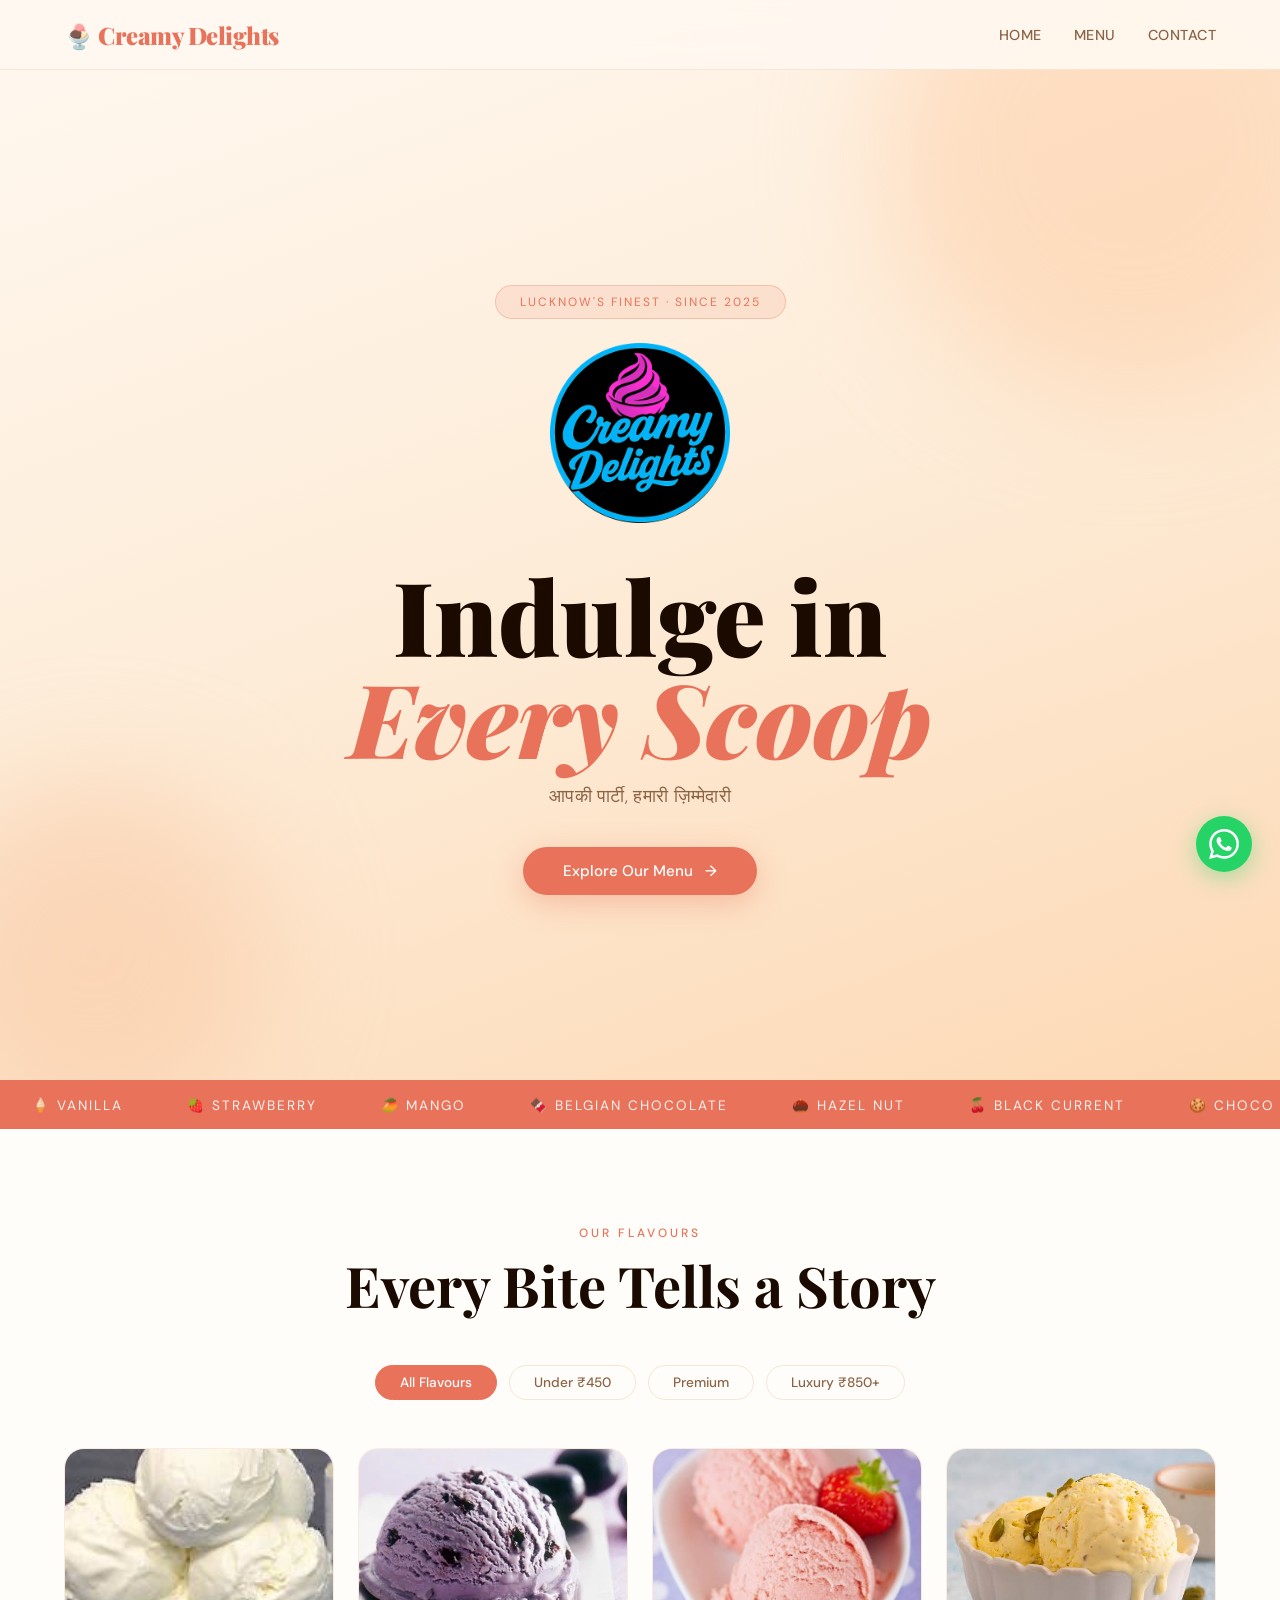
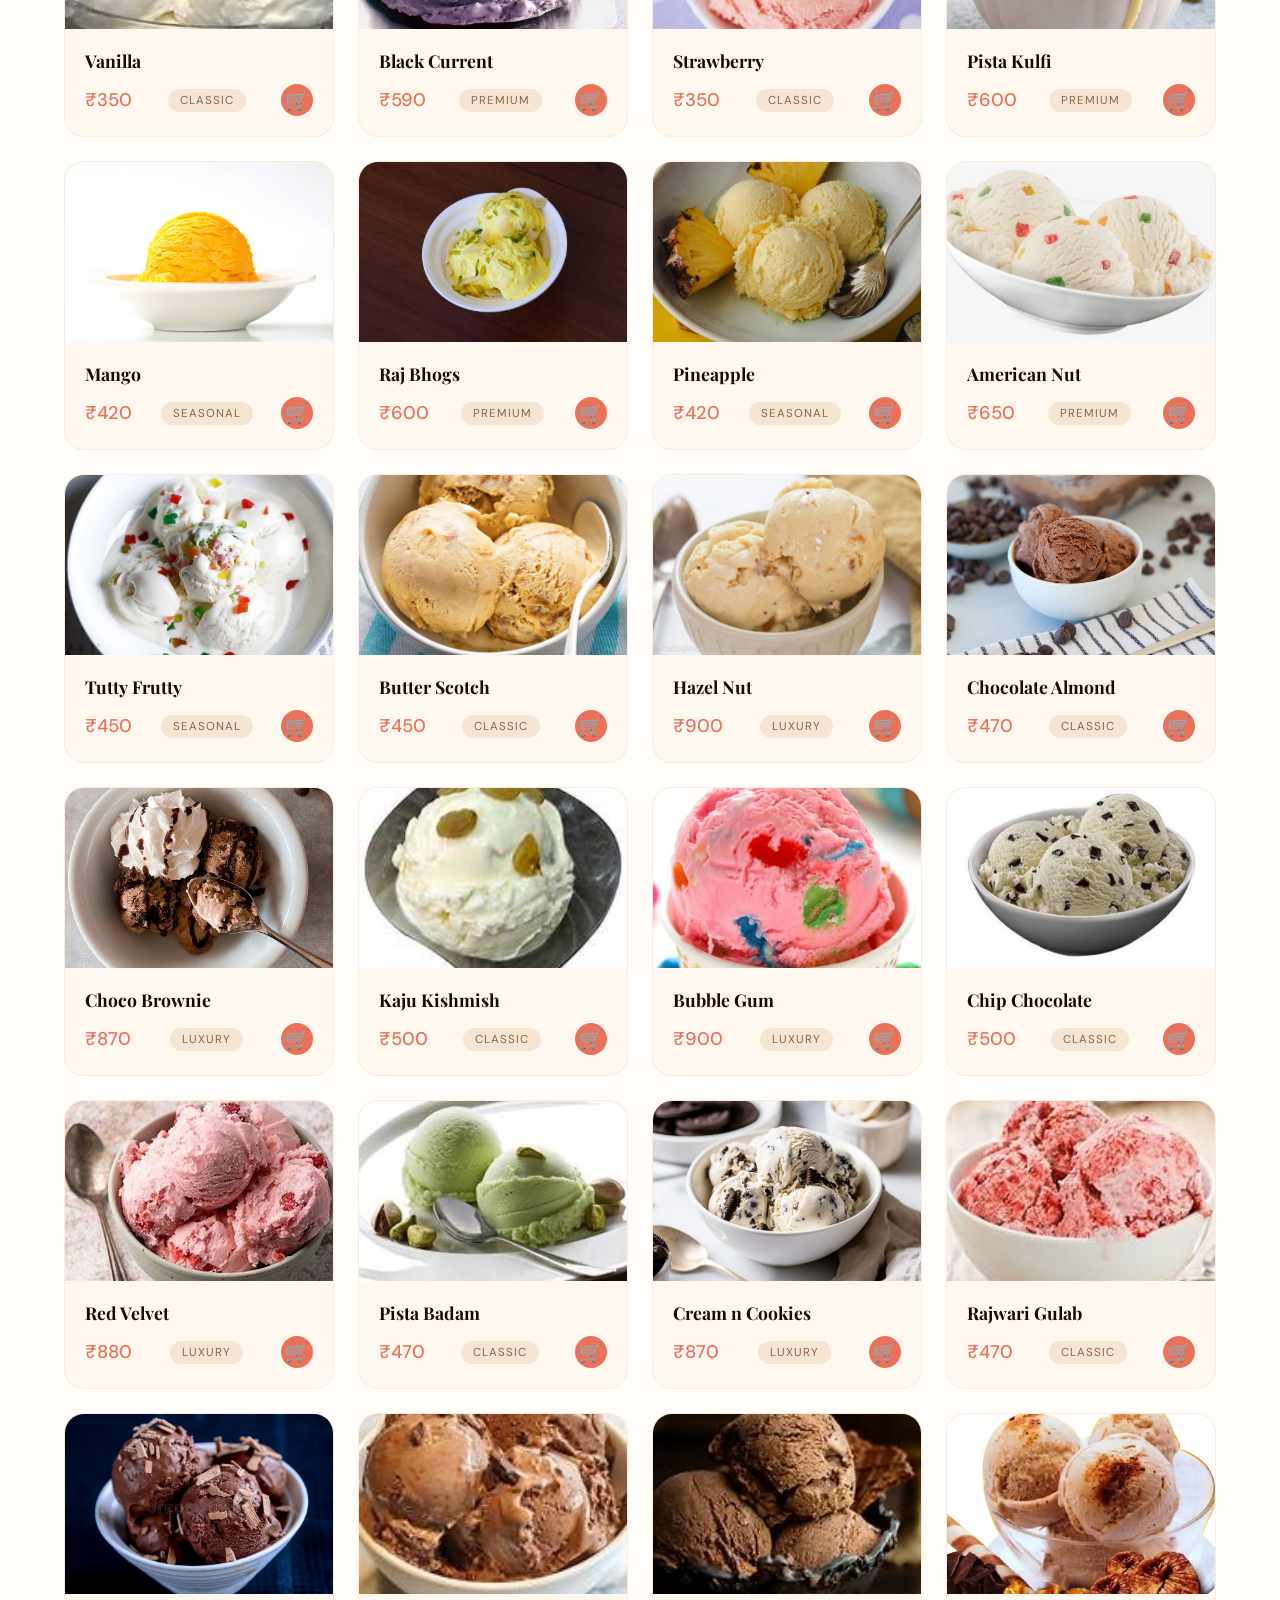
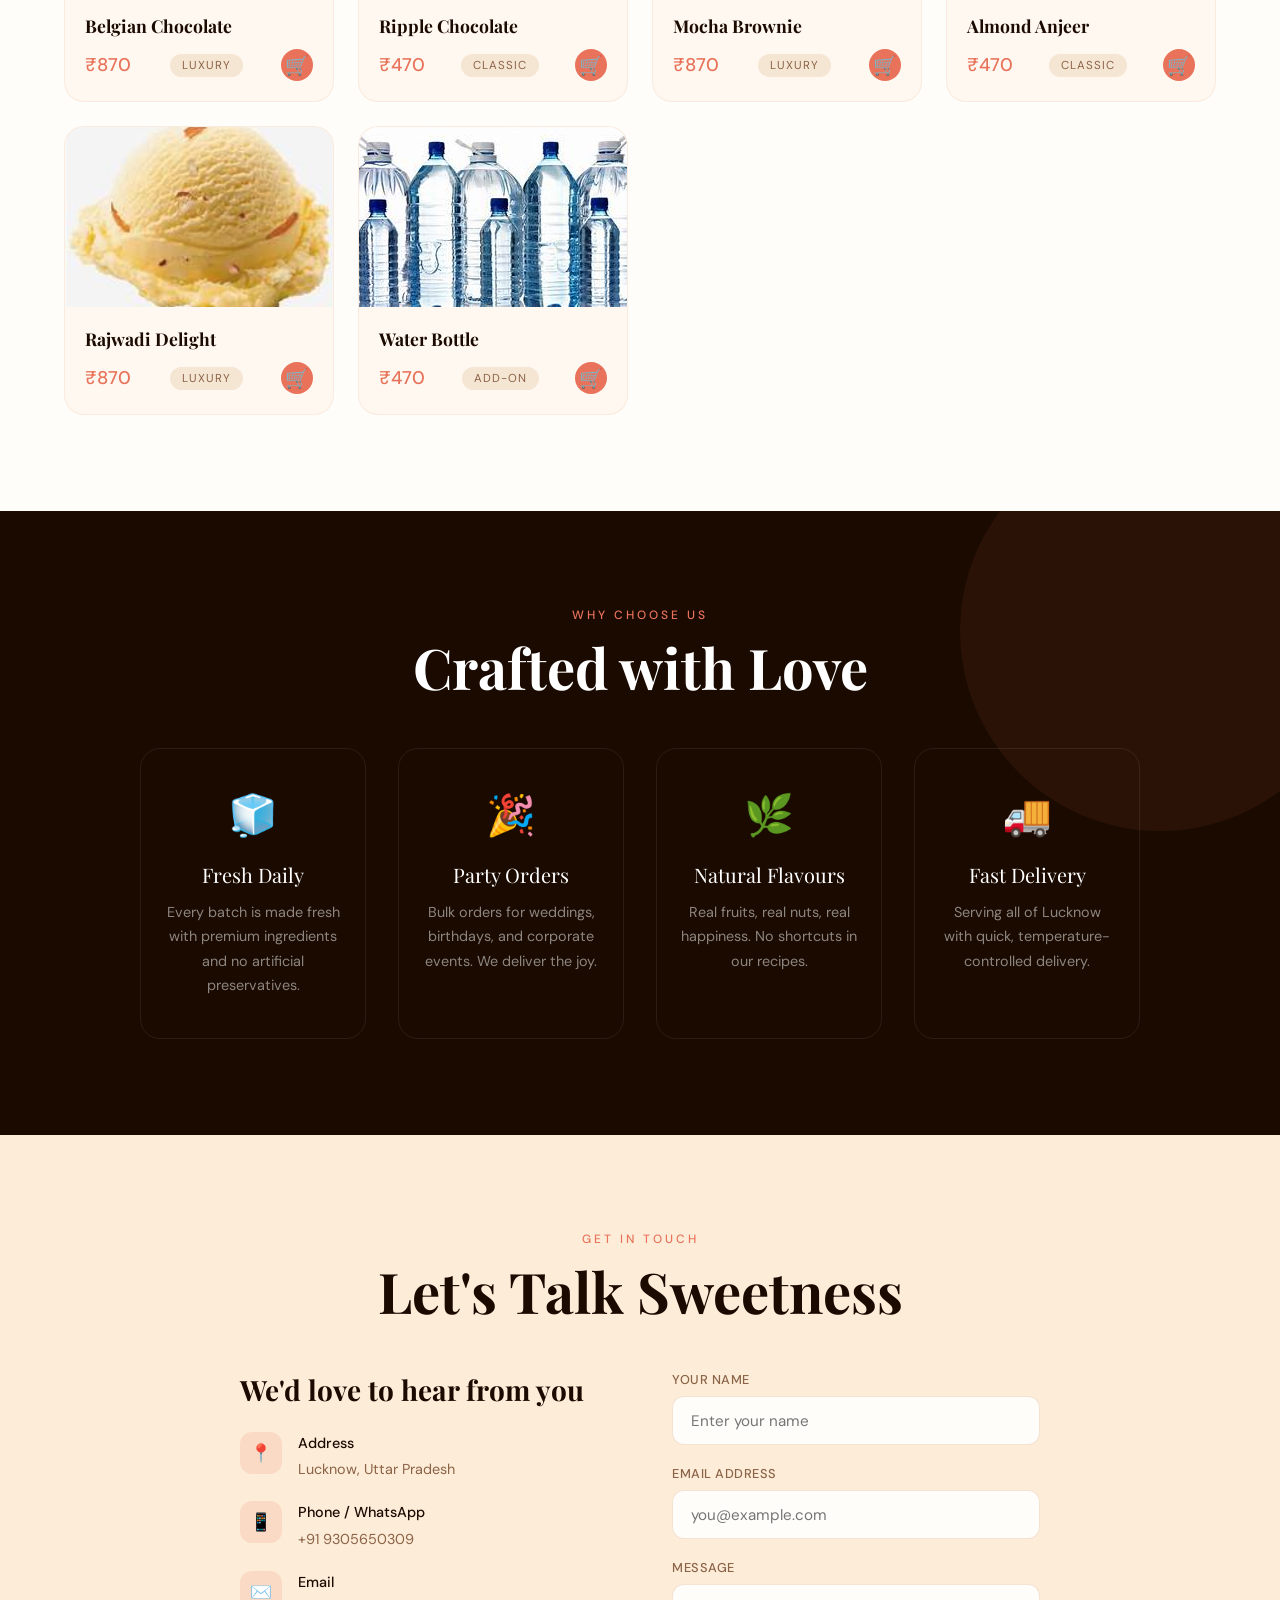
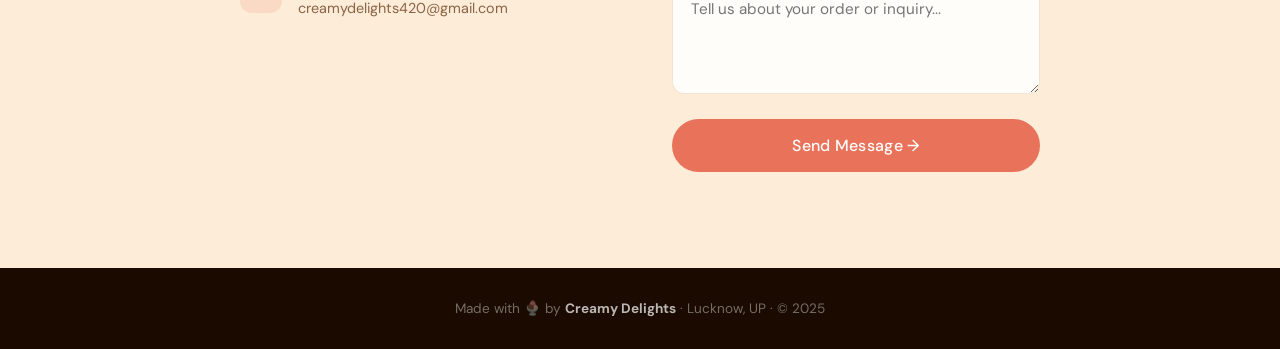
==== commit 8d278f23: "issue-fixed" ====
--- a/index.html
+++ b/index.html
@@ -859,7 +859,7 @@
         </div>
         <div class="contact-item">
           <div class="contact-icon">📱</div>
-          <div class="contact-text"><strong>Phone / WhatsApp</strong>+91 9519754642</div>
+          <div class="contact-text"><strong>Phone / WhatsApp</strong>+91 9305650309</div>
         </div>
         <div class="contact-item">
           <div class="contact-icon">✉️</div>
@@ -882,7 +882,7 @@
   </footer>
 
   <!-- WHATSAPP -->
-  <a href="https://wa.me/919519754642" target="_blank" class="wa-float" title="Chat on WhatsApp">
+  <a href="https://wa.me/9305650309" target="_blank" class="wa-float" title="Chat on WhatsApp">
     <svg viewBox="0 0 24 24" xmlns="http://www.w3.org/2000/svg">
       <path
         d="M17.472 14.382c-.297-.149-1.758-.867-2.03-.967-.273-.099-.471-.148-.67.15-.197.297-.767.966-.94 1.164-.173.199-.347.223-.644.075-.297-.15-1.255-.463-2.39-1.475-.883-.788-1.48-1.761-1.653-2.059-.173-.297-.018-.458.13-.606.134-.133.298-.347.446-.52.149-.174.198-.298.298-.497.099-.198.05-.371-.025-.52-.075-.149-.669-1.612-.916-2.207-.242-.579-.487-.5-.669-.51-.173-.008-.371-.01-.57-.01-.198 0-.52.074-.792.372-.272.297-1.04 1.016-1.04 2.479 0 1.462 1.065 2.875 1.213 3.074.149.198 2.096 3.2 5.077 4.487.709.306 1.262.489 1.694.625.712.227 1.36.195 1.871.118.571-.085 1.758-.719 2.006-1.413.248-.694.248-1.289.173-1.413-.074-.124-.272-.198-.57-.347m-5.421 7.403h-.004a9.87 9.87 0 01-5.031-1.378l-.361-.214-3.741.982.998-3.648-.235-.374a9.86 9.86 0 01-1.51-5.26c.001-5.45 4.436-9.884 9.888-9.884 2.64 0 5.122 1.03 6.988 2.898a9.825 9.825 0 012.893 6.994c-.003 5.45-4.437 9.884-9.885 9.884m8.413-18.297A11.815 11.815 0 0012.05 0C5.495 0 .16 5.335.157 11.892c0 2.096.547 4.142 1.588 5.945L.057 24l6.305-1.654a11.882 11.882 0 005.683 1.448h.005c6.554 0 11.89-5.335 11.893-11.893a11.821 11.821 0 00-3.48-8.413z" />
@@ -891,32 +891,32 @@
 
   <script>
     const menuItems = [
-      { name: 'Vanilla', price: 340, image: 'images/Vanilla.jpg', tag: 'Classic' },
-      { name: 'Black Current', price: 570, image: 'images/BlackCurrent.jpeg', tag: 'Premium' },
-      { name: 'Strawberry', price: 340, image: 'images/Strawberry.jpg', tag: 'Classic' },
-      { name: 'Pista Kulfi', price: 570, image: 'images/Pista Kulfi.jpeg', tag: 'Premium' },
-      { name: 'Mango', price: 400, image: 'images/Mango.jpeg', tag: 'Seasonal' },
-      { name: 'Raj Bhogs', price: 570, image: 'images/Raj Bhogs.jpeg', tag: 'Premium' },
-      { name: 'Pineapple', price: 400, image: 'images/Pineapple.jpeg', tag: 'Seasonal' },
-      { name: 'American Nut', price: 640, image: 'images/American Nut.jpeg', tag: 'Premium' },
-      { name: 'Tutty Frutty', price: 400, image: 'images/Tutty Frutty.jpeg', tag: 'Seasonal' },
-      { name: 'Butter Scotch', price: 430, image: 'images/Butter Scotch.jpeg', tag: 'Classic' },
-      { name: 'Hazel Nut', price: 850, image: 'images/Hazel Nut.jpeg', tag: 'Luxury' },
-      { name: 'Chocolate Almond', price: 450, image: 'images/Chocolate Almond.jpeg', tag: 'Classic' },
-      { name: 'Choco Brownie', price: 850, image: 'images/Choco Brownie.jpeg', tag: 'Luxury' },
-      { name: 'Kaju Kishmish', price: 450, image: 'images/Kaju Kishmish.jpg', tag: 'Classic' },
-      { name: 'Bubble Gum', price: 850, image: 'images/Bubble Gum.jpeg', tag: 'Luxury' },
-      { name: 'Chip Chocolate', price: 450, image: 'images/Chip Chocolate.jpeg', tag: 'Classic' },
-      { name: 'Red Velvet', price: 850, image: 'images/Red Velvet.jpg', tag: 'Luxury' },
-      { name: 'Pista Badam', price: 450, image: 'images/Pista Badam.jpeg', tag: 'Classic' },
-      { name: 'Cream n Cookies', price: 850, image: 'images/Cream n Cookies.jpg', tag: 'Luxury' },
-      { name: 'Rajwari Gulab', price: 450, image: 'images/Rajwari Gulab.jpg', tag: 'Classic' },
-      { name: 'Belgian Chocolate', price: 850, image: 'images/Belgian Chocolate.webp', tag: 'Luxury' },
-      { name: 'Ripple Chocolate', price: 450, image: 'images/Ripple Chocolate.jpg', tag: 'Classic' },
-      { name: 'Mocha Brownie', price: 850, image: 'images/Mocha Brownie.jpg', tag: 'Luxury' },
-      { name: 'Almond Anjeer', price: 450, image: 'images/Almond Anjeer.webp', tag: 'Classic' },
-      { name: 'Rajwadi Delight', price: 850, image: 'images/Rajwadi Delight.jpg', tag: 'Luxury' },
-      { name: 'Water Bottle', price: 450, image: 'images/Water Bottle.jpg', tag: 'Add-on' },
+      { name: 'Vanilla', price: 350, image: 'images/Vanilla.jpg', tag: 'Classic' },
+      { name: 'Black Current', price: 590, image: 'images/BlackCurrent.jpeg', tag: 'Premium' },
+      { name: 'Strawberry', price: 350, image: 'images/Strawberry.jpg', tag: 'Classic' },
+      { name: 'Pista Kulfi', price: 600, image: 'images/Pista Kulfi.jpeg', tag: 'Premium' },
+      { name: 'Mango', price: 420, image: 'images/Mango.jpeg', tag: 'Seasonal' },
+      { name: 'Raj Bhogs', price: 600, image: 'images/Raj Bhogs.jpeg', tag: 'Premium' },
+      { name: 'Pineapple', price: 420, image: 'images/Pineapple.jpeg', tag: 'Seasonal' },
+      { name: 'American Nut', price: 650, image: 'images/American Nut.jpeg', tag: 'Premium' },
+      { name: 'Tutty Frutty', price: 450, image: 'images/Tutty Frutty.jpeg', tag: 'Seasonal' },
+      { name: 'Butter Scotch', price: 450, image: 'images/Butter Scotch.jpeg', tag: 'Classic' },
+      { name: 'Hazel Nut', price: 900, image: 'images/Hazel Nut.jpeg', tag: 'Luxury' },
+      { name: 'Chocolate Almond', price: 470, image: 'images/Chocolate Almond.jpeg', tag: 'Classic' },
+      { name: 'Choco Brownie', price: 870, image: 'images/Choco Brownie.jpeg', tag: 'Luxury' },
+      { name: 'Kaju Kishmish', price: 500, image: 'images/Kaju Kishmish.jpg', tag: 'Classic' },
+      { name: 'Bubble Gum', price: 900, image: 'images/Bubble Gum.jpeg', tag: 'Luxury' },
+      { name: 'Chip Chocolate', price: 500, image: 'images/Chip Chocolate.jpeg', tag: 'Classic' },
+      { name: 'Red Velvet', price: 880, image: 'images/Red Velvet.jpg', tag: 'Luxury' },
+      { name: 'Pista Badam', price: 470, image: 'images/Pista Badam.jpeg', tag: 'Classic' },
+      { name: 'Cream n Cookies', price: 870, image: 'images/Cream n Cookies.jpg', tag: 'Luxury' },
+      { name: 'Rajwari Gulab', price: 470, image: 'images/Rajwari Gulab.jpg', tag: 'Classic' },
+      { name: 'Belgian Chocolate', price: 870, image: 'images/Belgian Chocolate.webp', tag: 'Luxury' },
+      { name: 'Ripple Chocolate', price: 470, image: 'images/Ripple Chocolate.jpg', tag: 'Classic' },
+      { name: 'Mocha Brownie', price: 870, image: 'images/Mocha Brownie.jpg', tag: 'Luxury' },
+      { name: 'Almond Anjeer', price: 470, image: 'images/Almond Anjeer.webp', tag: 'Classic' },
+      { name: 'Rajwadi Delight', price: 870, image: 'images/Rajwadi Delight.jpg', tag: 'Luxury' },
+      { name: 'Water Bottle', price: 470, image: 'images/Water Bottle.jpg', tag: 'Add-on' },
     ];
 
     function renderMenu(items) {
@@ -951,9 +951,65 @@
     }
 
     function handleSubmit() {
+      const name = document.querySelector('input[type="text"]');
+      const email = document.querySelector('input[type="email"]');
+      const message = document.querySelector('textarea');
       const btn = document.querySelector('.submit-btn');
-      btn.textContent = 'Message Sent! 🎉'; btn.style.background = '#25D366';
-      setTimeout(() => { btn.textContent = 'Send Message →'; btn.style.background = ''; }, 3000);
+
+      let isValid = true;
+
+      // Reset previous errors
+      document.querySelectorAll(".error").forEach(el => el.remove());
+
+      // Name validation
+      if (name.value.trim() === "") {
+        showError(name, "Name is required");
+        isValid = false;
+      }
+
+      // Email validation
+      if (email.value.trim() === "") {
+        showError(email, "Email is required");
+        isValid = false;
+      }
+
+      // Message validation
+      if (message.value.trim() === "") {
+        showError(message, "Message cannot be empty");
+        isValid = false;
+      }
+
+      // If not valid → stop
+      if (!isValid) return;
+
+      // Success UI
+      btn.textContent = 'Message Sent! 🎉';
+      btn.style.background = '#25D366';
+
+      let fullMessage = `Hello, I am ${name}.\nEmail: ${email.value}\nMessage: ${message.value}`;
+      let phoneNumber = "919305650309";
+
+      let url = `https://wa.me/${phoneNumber}?text=${encodeURIComponent(fullMessage)}`;
+
+      window.open(url, "_blank");
+
+      setTimeout(() => {
+        btn.textContent = 'Send Message →';
+        btn.style.background = '';
+      }, 5000);
+    }
+
+
+    // Function to show error
+    function showError(input, message) {
+      const error = document.createElement("div");
+      error.className = "error";
+      error.style.color = "red";
+      error.style.fontSize = "12px";
+      error.style.marginTop = "5px";
+      error.textContent = message;
+
+      input.parentElement.appendChild(error);
     }
 
     renderMenu(menuItems);
@@ -966,12 +1022,11 @@
     function openWhatsApp(name) {
 
       let message = `Hello, I want ${name} from Creamy Delights. Please let me know the details.`;
-      let phoneNumber = "919519754642";
+      let phoneNumber = "919305650309";
 
       let url = `https://wa.me/${phoneNumber}?text=${encodeURIComponent(message)}`;
 
       window.open(url, "_blank");
-      
     }
   </script>
 </body>
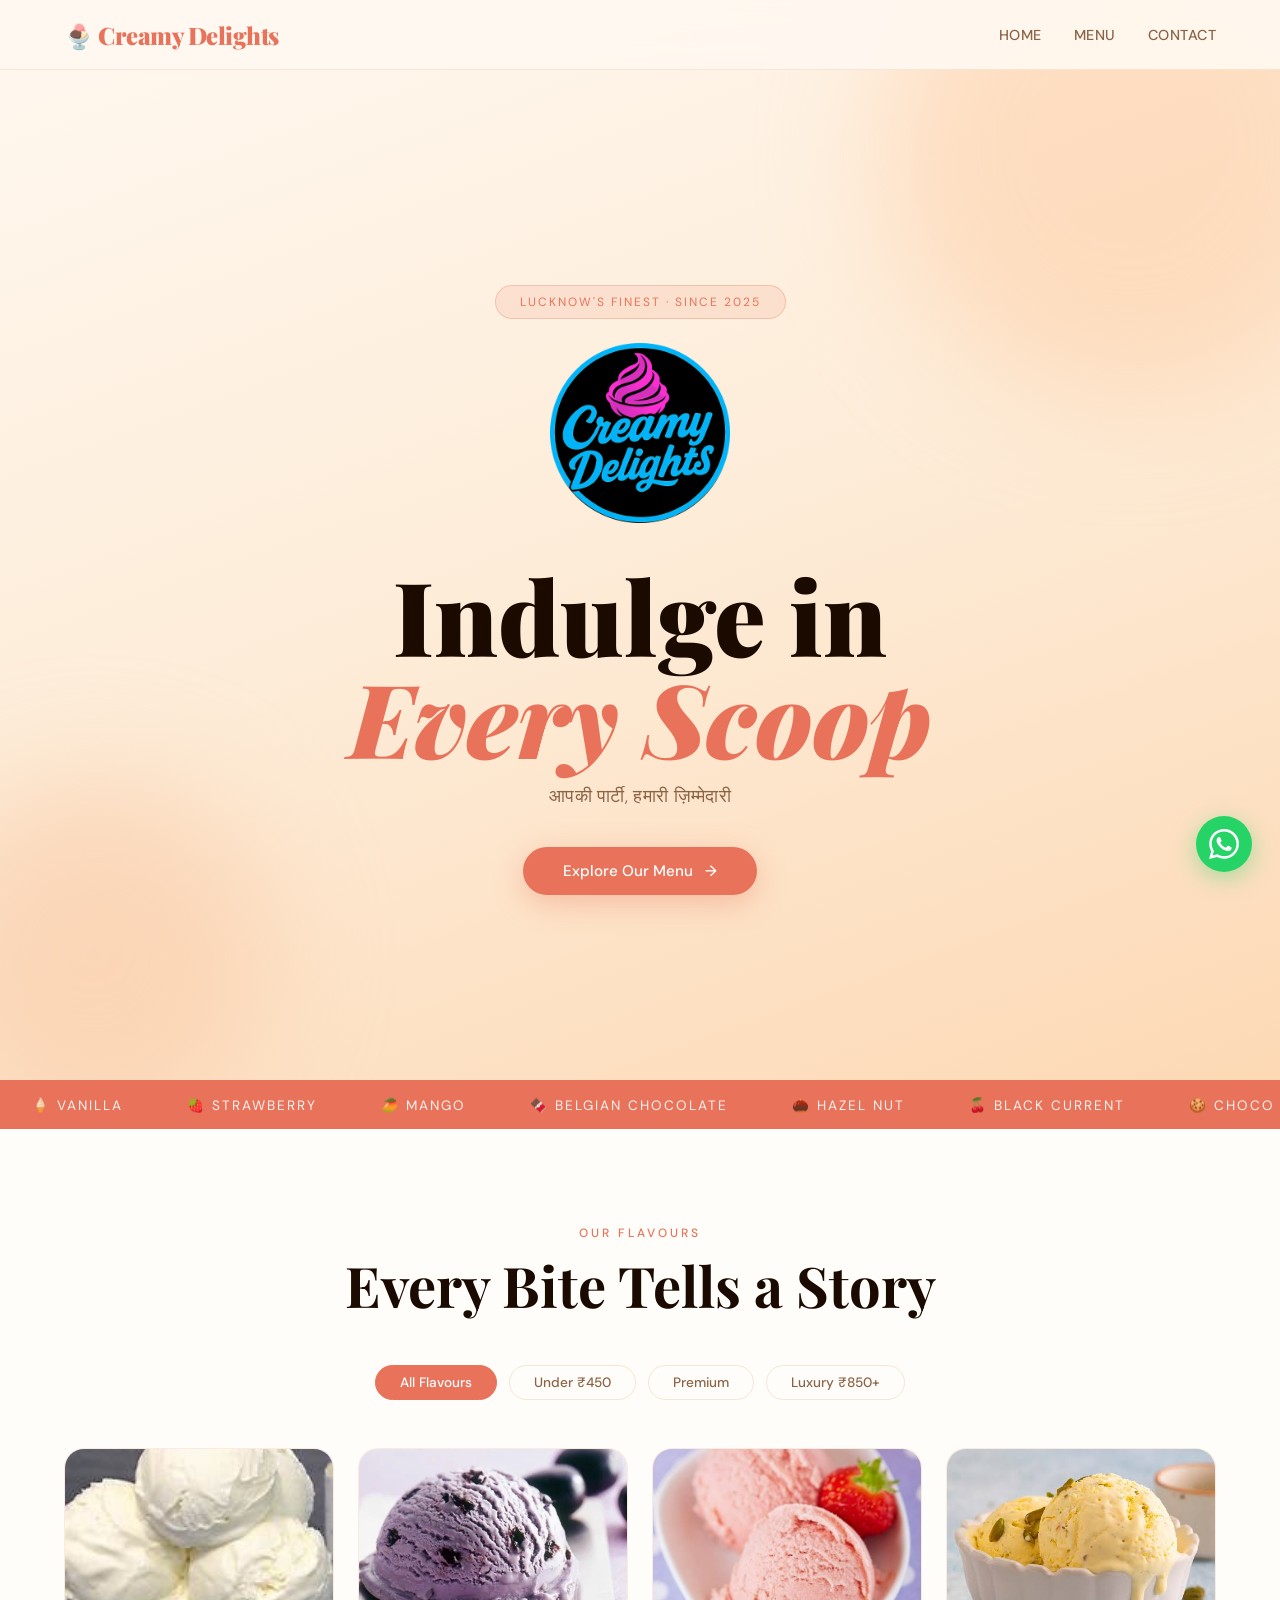
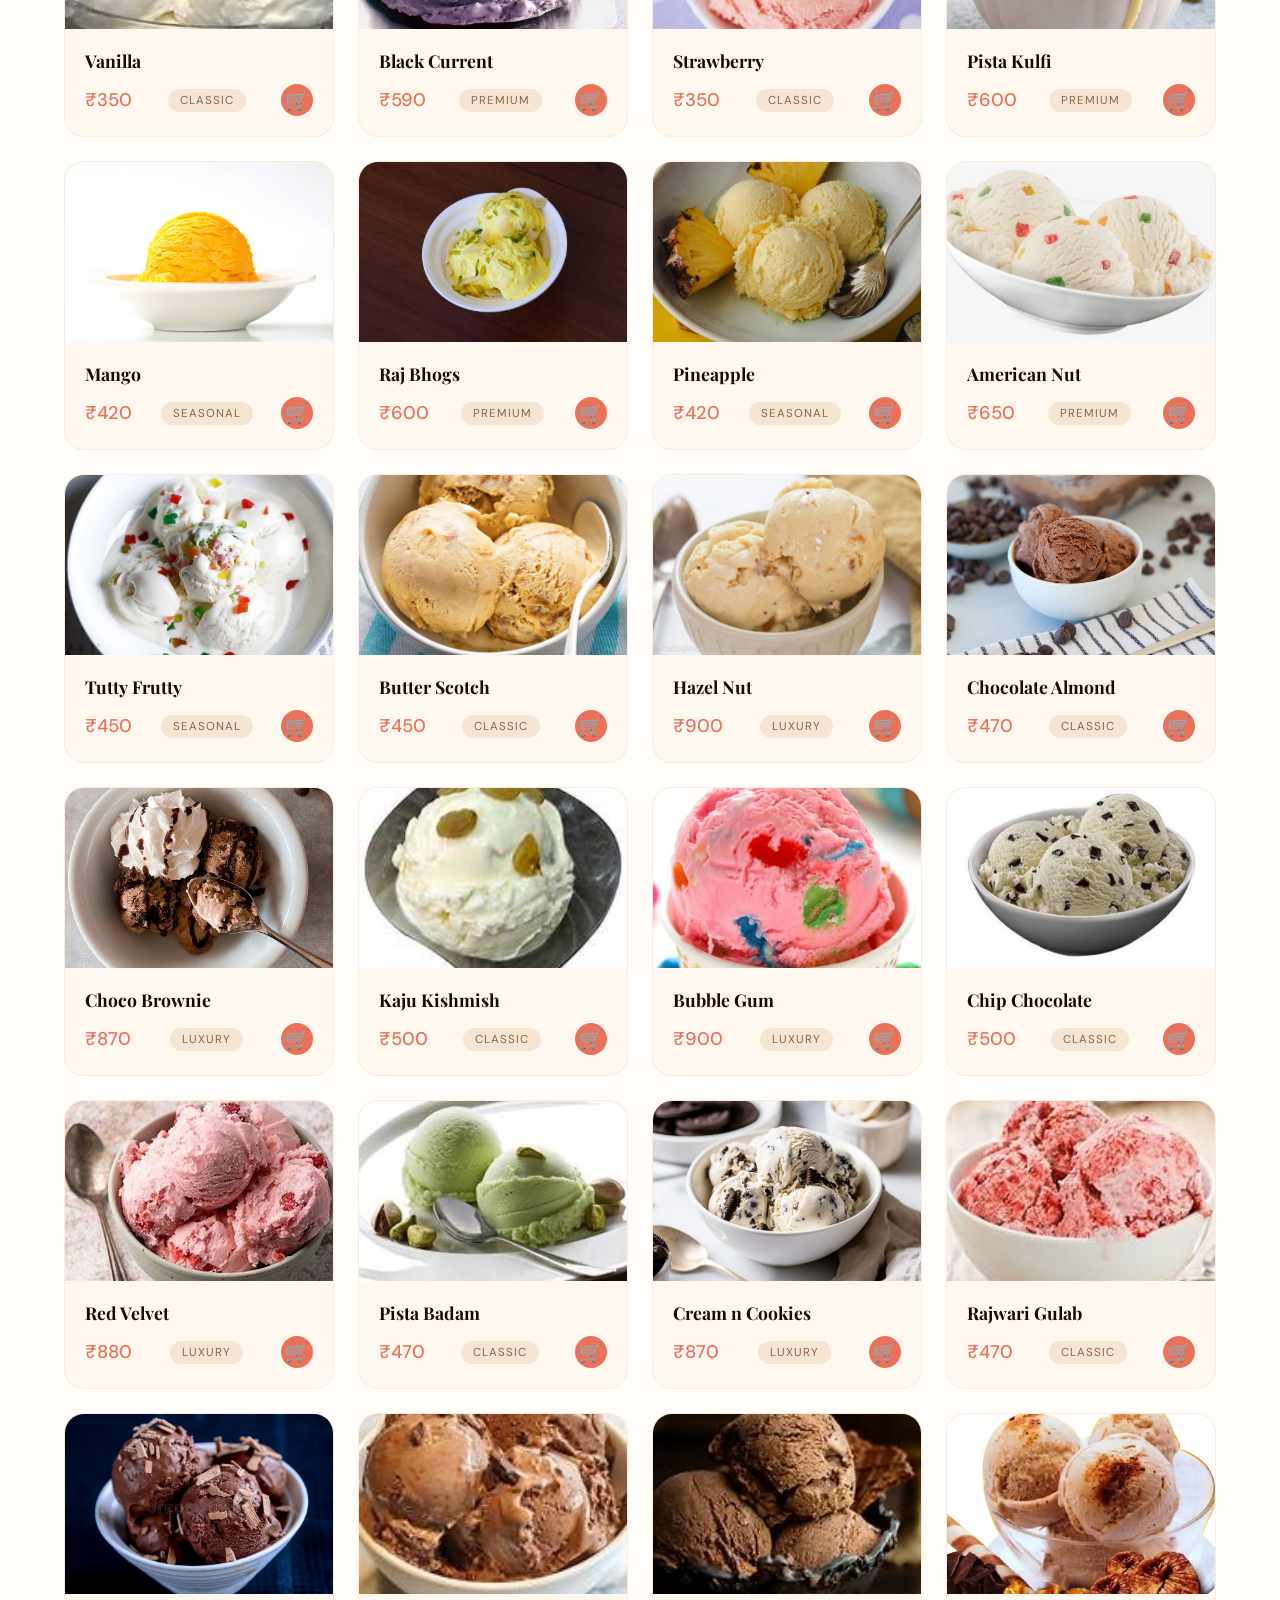
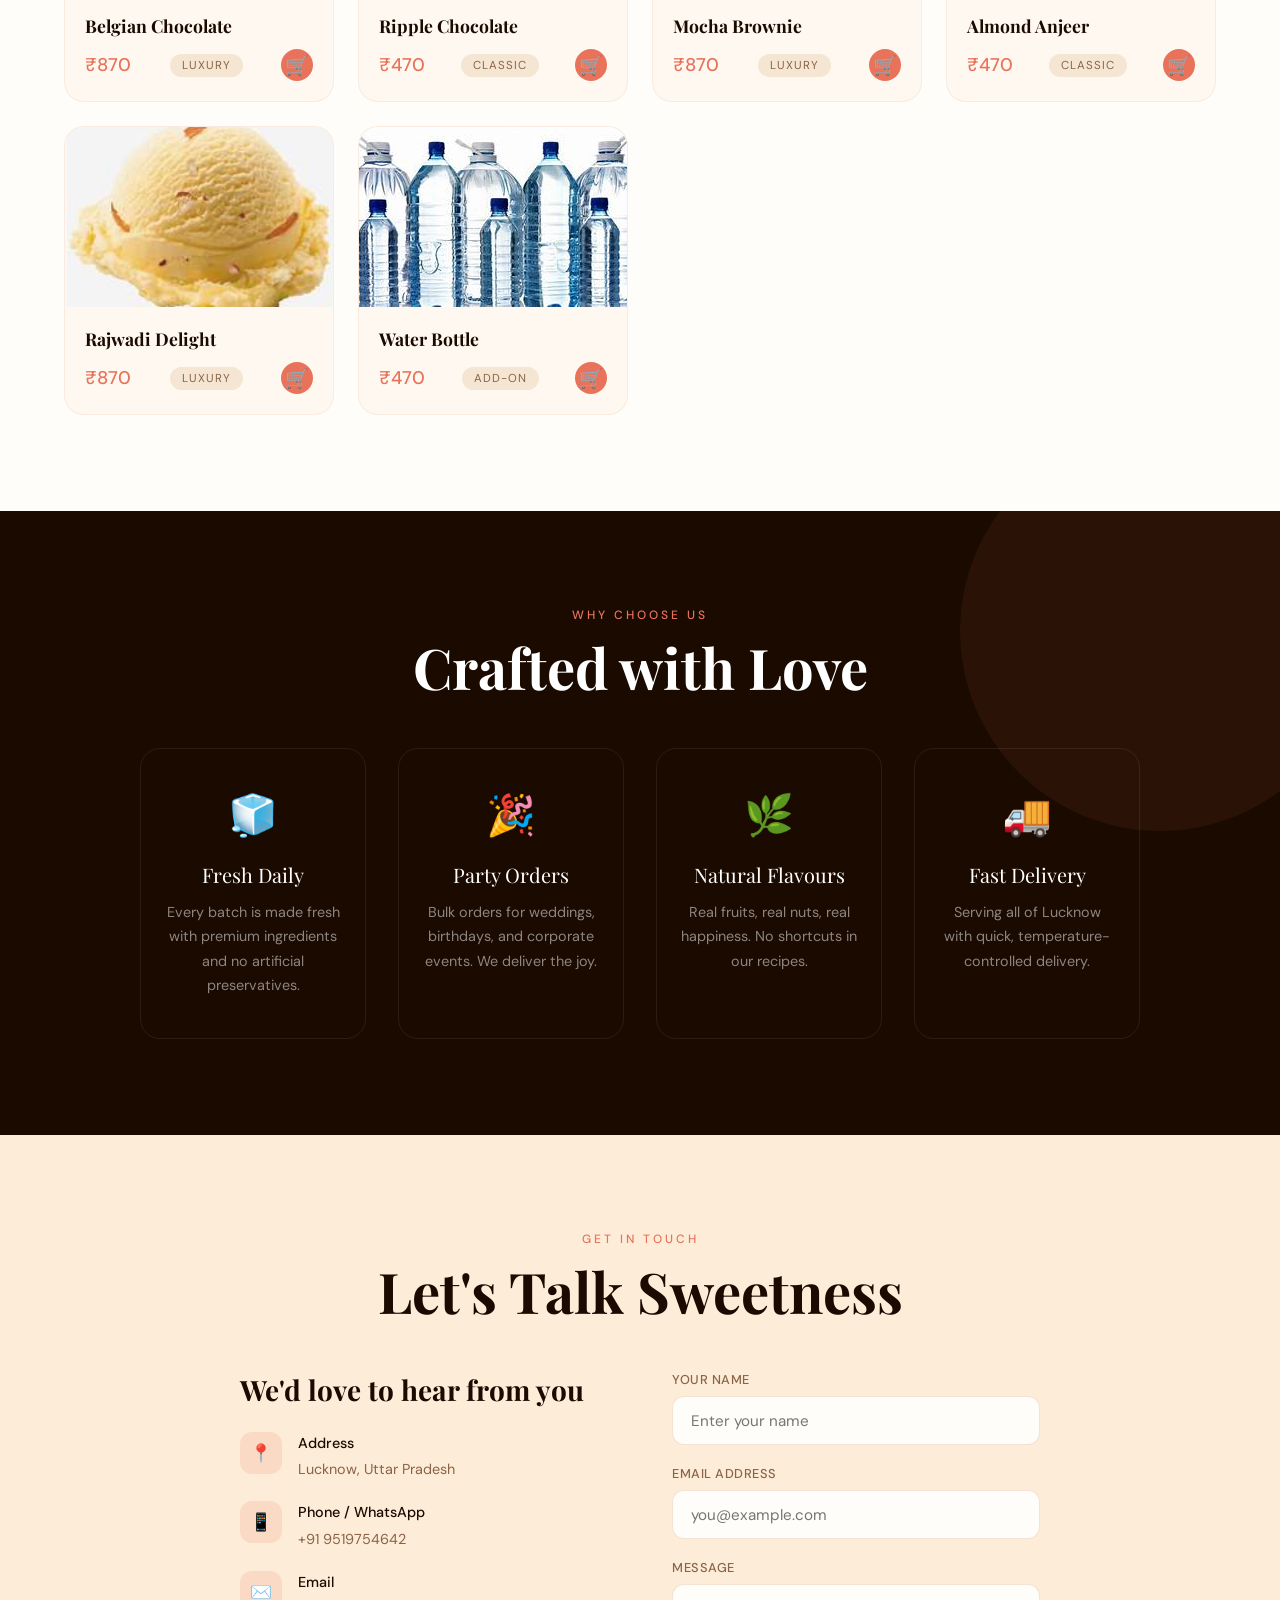
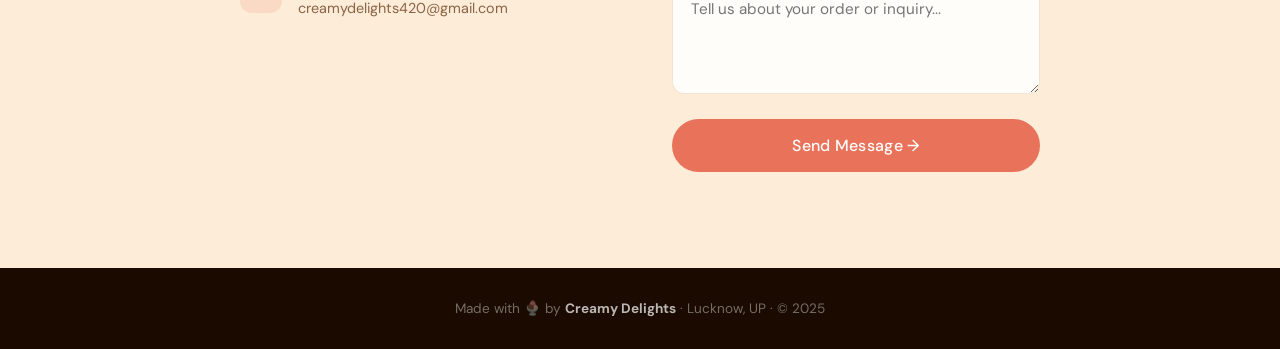
==== commit bb66488a: "mobile-number-update" ====
--- a/index.html
+++ b/index.html
@@ -859,7 +859,7 @@
         </div>
         <div class="contact-item">
           <div class="contact-icon">📱</div>
-          <div class="contact-text"><strong>Phone / WhatsApp</strong>+91 9305650309</div>
+          <div class="contact-text"><strong>Phone / WhatsApp</strong>+91 9519754642</div>
         </div>
         <div class="contact-item">
           <div class="contact-icon">✉️</div>
@@ -882,7 +882,7 @@
   </footer>
 
   <!-- WHATSAPP -->
-  <a href="https://wa.me/9305650309" target="_blank" class="wa-float" title="Chat on WhatsApp">
+  <a href="https://wa.me/919519754642" target="_blank" class="wa-float" title="Chat on WhatsApp">
     <svg viewBox="0 0 24 24" xmlns="http://www.w3.org/2000/svg">
       <path
         d="M17.472 14.382c-.297-.149-1.758-.867-2.03-.967-.273-.099-.471-.148-.67.15-.197.297-.767.966-.94 1.164-.173.199-.347.223-.644.075-.297-.15-1.255-.463-2.39-1.475-.883-.788-1.48-1.761-1.653-2.059-.173-.297-.018-.458.13-.606.134-.133.298-.347.446-.52.149-.174.198-.298.298-.497.099-.198.05-.371-.025-.52-.075-.149-.669-1.612-.916-2.207-.242-.579-.487-.5-.669-.51-.173-.008-.371-.01-.57-.01-.198 0-.52.074-.792.372-.272.297-1.04 1.016-1.04 2.479 0 1.462 1.065 2.875 1.213 3.074.149.198 2.096 3.2 5.077 4.487.709.306 1.262.489 1.694.625.712.227 1.36.195 1.871.118.571-.085 1.758-.719 2.006-1.413.248-.694.248-1.289.173-1.413-.074-.124-.272-.198-.57-.347m-5.421 7.403h-.004a9.87 9.87 0 01-5.031-1.378l-.361-.214-3.741.982.998-3.648-.235-.374a9.86 9.86 0 01-1.51-5.26c.001-5.45 4.436-9.884 9.888-9.884 2.64 0 5.122 1.03 6.988 2.898a9.825 9.825 0 012.893 6.994c-.003 5.45-4.437 9.884-9.885 9.884m8.413-18.297A11.815 11.815 0 0012.05 0C5.495 0 .16 5.335.157 11.892c0 2.096.547 4.142 1.588 5.945L.057 24l6.305-1.654a11.882 11.882 0 005.683 1.448h.005c6.554 0 11.89-5.335 11.893-11.893a11.821 11.821 0 00-3.48-8.413z" />
@@ -987,7 +987,7 @@
       btn.style.background = '#25D366';
 
       let fullMessage = `Hello, I am ${name}.\nEmail: ${email.value}\nMessage: ${message.value}`;
-      let phoneNumber = "919305650309";
+      let phoneNumber = "919519754642";
 
       let url = `https://wa.me/${phoneNumber}?text=${encodeURIComponent(fullMessage)}`;
 
@@ -1022,7 +1022,7 @@
     function openWhatsApp(name) {
 
       let message = `Hello, I want ${name} from Creamy Delights. Please let me know the details.`;
-      let phoneNumber = "919305650309";
+      let phoneNumber = "919519754642";
 
       let url = `https://wa.me/${phoneNumber}?text=${encodeURIComponent(message)}`;
 
